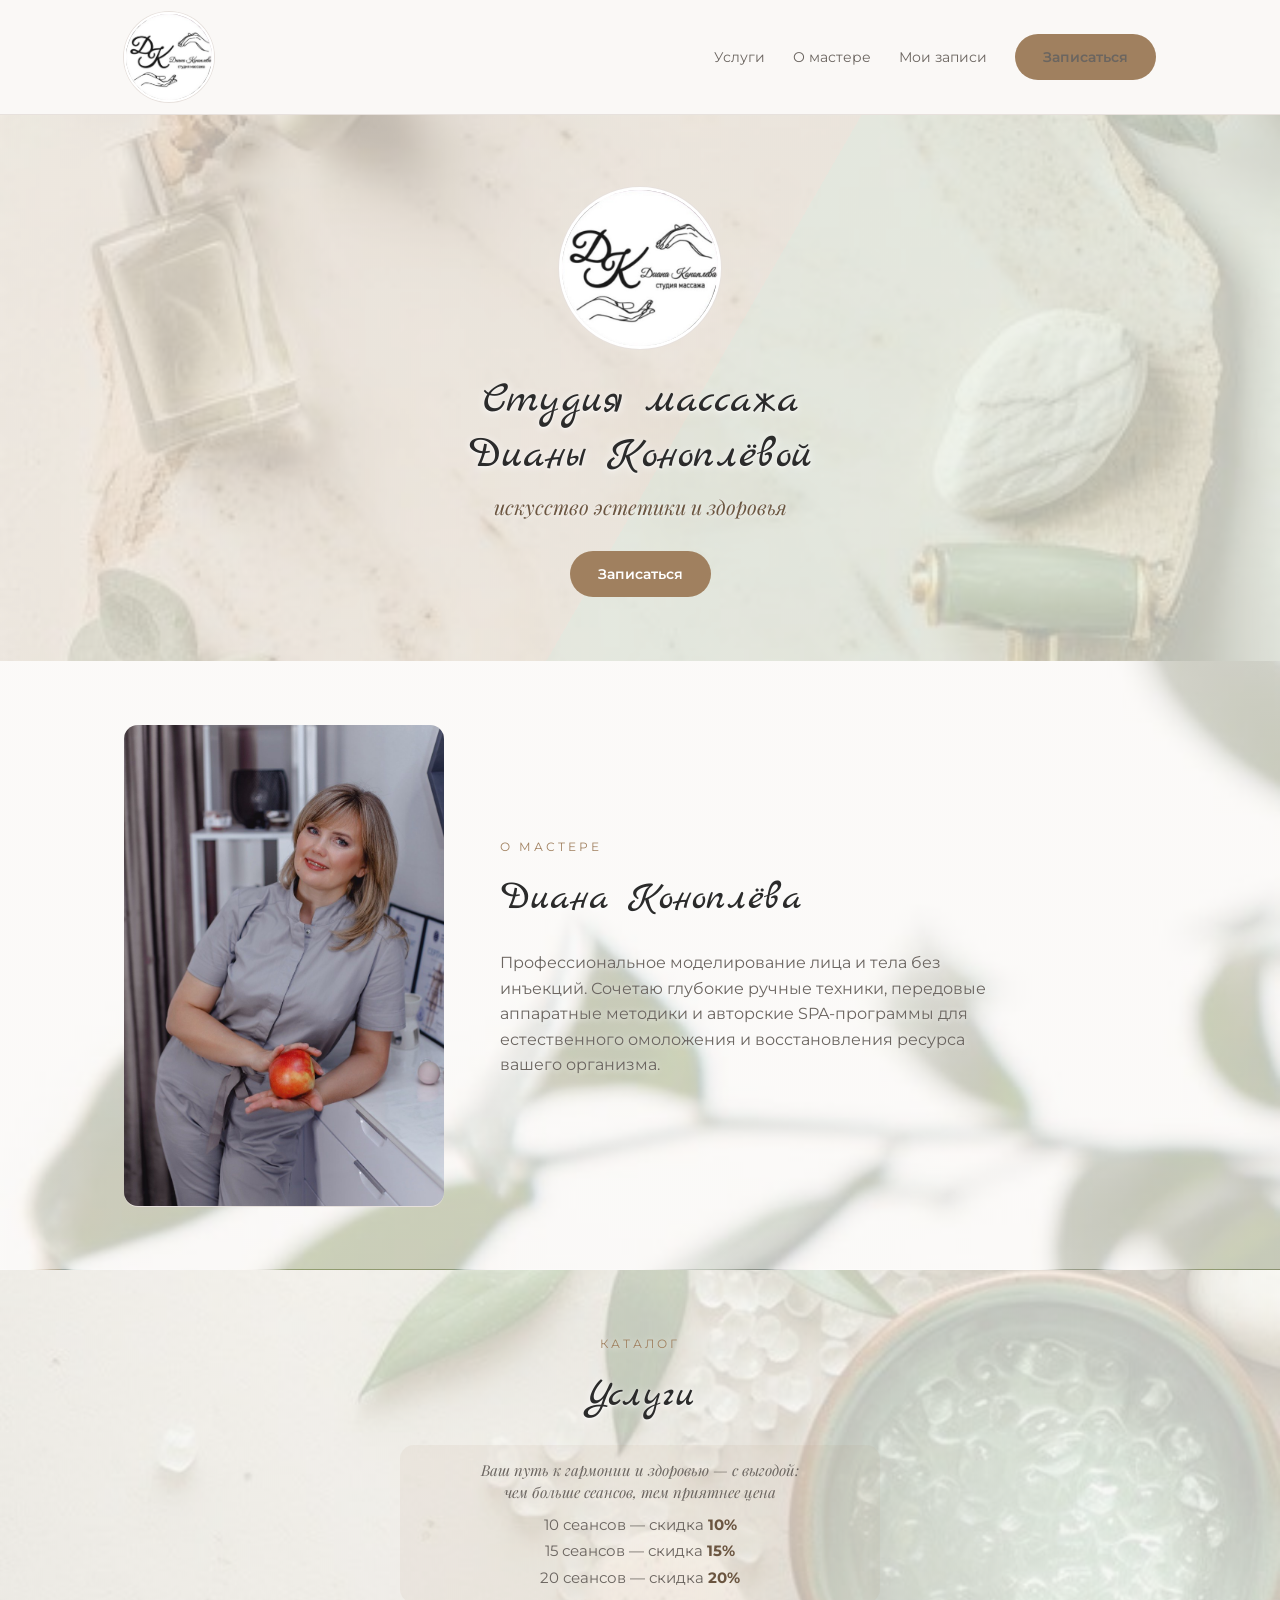
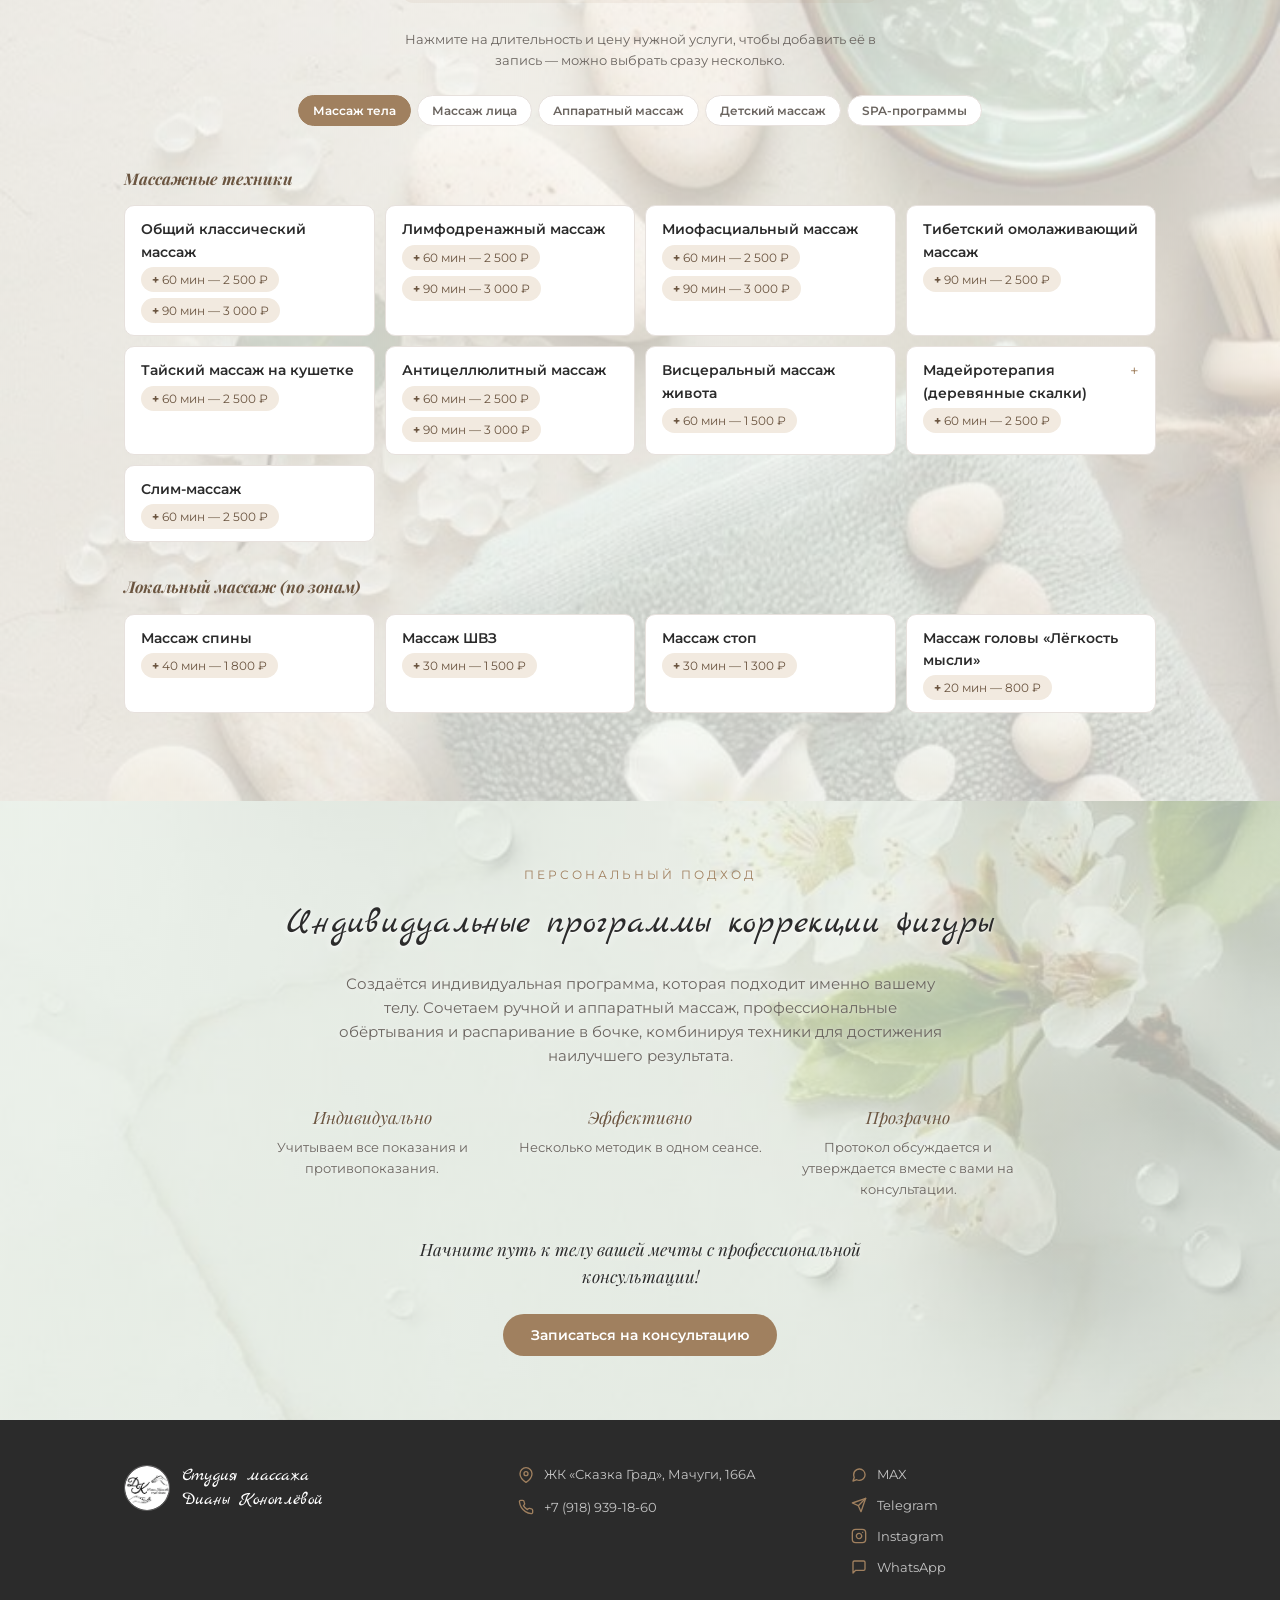
==== index.html @ a76f7aa7 "Кнопка «Получать напоминания в MAX» и статус бота в админке Кнопка на экране «Вы записаны» скрыта, п" ====
<!DOCTYPE html>
<html lang="ru">
<head>
<meta charset="UTF-8">
<meta name="viewport" content="width=device-width, initial-scale=1.0">
<title>Студия массажа Дианы Коноплёвой</title>
<link rel="icon" type="image/jpeg" href="assets/logo.jpg">
<link rel="preconnect" href="https://fonts.googleapis.com">
<link rel="preconnect" href="https://fonts.gstatic.com" crossorigin>
<link href="https://fonts.googleapis.com/css2?family=Marck+Script&family=Playfair+Display:ital,wght@0,500;1,500&family=Montserrat:wght@400;500;600&display=swap" rel="stylesheet">
<link rel="stylesheet" href="styleDK.css?v=20261026b">
</head>
<body>

<header class="site-header">
  <div class="container">
    <a href="#top" class="brand">
      <img src="assets/logo.jpg" alt="Логотип студии массажа Дианы Коноплёвой">
    </a>
    <nav class="main-nav">
      <a href="#uslugi">Услуги</a>
      <a href="#o-mastere">О мастере</a>
      <button type="button" class="nav-link-btn" id="open-mybookings-modal">Мои записи</button>
      <a href="#uslugi" class="btn btn-primary">Записаться</a>
    </nav>
  </div>
</header>

<main id="top">

  <section class="hero">
    <div class="container">
      <div class="hero-logo"><img src="assets/logo.jpg" alt="Логотип студии массажа Дианы Коноплёвой"></div>
      <h1>Студия массажа<br>Дианы Коноплёвой</h1>
      <p class="hero-tagline">искусство эстетики и здоровья</p>

      <!-- Объявление о повышении цен с 1 ноября -->
      <div class="price-notice" id="price-notice">
        <p class="price-notice-title">Дорогие гости студии!</p>
        <p class="price-notice-text">Успейте оформить курс массажа по действующим ценам — <strong>с 1 ноября</strong> стоимость отдельных процедур и SPA-программ вырастет.</p>
      </div>
      <script>
        // Автоматически прячем плашку с 1 ноября 2026, 00:00 МСК — чтобы не висела устаревшей
        if (Date.now() >= Date.parse('2026-11-01T00:00:00+03:00')) {
          document.getElementById('price-notice').hidden = true;
        }
      </script>

      <a href="#uslugi" class="btn btn-primary">Записаться</a>
    </div>
  </section>

  <section class="about" id="o-mastere">
    <div class="container">
      <div class="about-photo">
        <img src="assets/diana.jpg" alt="Диана Коноплёва">
      </div>
      <div>
        <p class="section-eyebrow">о мастере</p>
        <h2>Диана Коноплёва</h2>
        <p class="about-text">Профессиональное моделирование лица и тела без инъекций. Сочетаю глубокие ручные техники, передовые аппаратные методики и авторские SPA-программы для естественного омоложения и восстановления ресурса вашего организма.</p>
      </div>
    </div>
  </section>

  <section class="services" id="uslugi">
    <div class="container">
      <div class="services-header">
        <p class="section-eyebrow">каталог</p>
        <h2>Услуги</h2>
      </div>

      <div class="discount-banner">
        <p class="discount-banner-title">Ваш путь к гармонии и здоровью — с выгодой:<br>чем больше сеансов, тем приятнее цена</p>
        <ul class="discount-list">
          <li>10 сеансов — скидка <strong>10%</strong></li>
          <li>15 сеансов — скидка <strong>15%</strong></li>
          <li>20 сеансов — скидка <strong>20%</strong></li>
        </ul>
      </div>

      <p class="services-locked-note">Услуги зафиксированы для текущей записи — чтобы изменить выбор, вернитесь к услугам кнопкой на шаге записи.</p>
      <p class="services-hint" id="services-hint">Нажмите на длительность и цену нужной услуги, чтобы добавить её в запись — можно выбрать сразу несколько.</p>

      <div class="tabs-nav">
        <button class="tab-btn active" data-tab="tab-telo">Массаж тела</button>
        <button class="tab-btn" data-tab="tab-litso">Массаж лица</button>
        <button class="tab-btn" data-tab="tab-apparatny">Аппаратный массаж</button>
        <button class="tab-btn" data-tab="tab-deti">Детский массаж</button>
        <button class="tab-btn" data-tab="tab-spa">SPA-программы</button>
      </div>

      <!-- Массаж тела -->
      <div class="tab-panel active" id="tab-telo">
        <h3 class="subcategory-title">Массажные техники</h3>
        <div class="card-grid">
          <div class="service-card"><p class="service-name">Общий классический массаж</p><div class="service-variants"><button type="button" class="variant-pick" data-name="Общий классический массаж" data-duration="60" data-price="2500">60 мин — 2 500 ₽</button><button type="button" class="variant-pick" data-name="Общий классический массаж" data-duration="90" data-price="3000">90 мин — 3 000 ₽</button></div></div>
          <div class="service-card"><p class="service-name">Лимфодренажный массаж</p><div class="service-variants"><button type="button" class="variant-pick" data-name="Лимфодренажный массаж" data-duration="60" data-price="2500">60 мин — 2 500 ₽</button><button type="button" class="variant-pick" data-name="Лимфодренажный массаж" data-duration="90" data-price="3000">90 мин — 3 000 ₽</button></div></div>
          <div class="service-card"><p class="service-name">Миофасциальный массаж</p><div class="service-variants"><button type="button" class="variant-pick" data-name="Миофасциальный массаж" data-duration="60" data-price="2500">60 мин — 2 500 ₽</button><button type="button" class="variant-pick" data-name="Миофасциальный массаж" data-duration="90" data-price="3000">90 мин — 3 000 ₽</button></div></div>
          <div class="service-card"><p class="service-name">Тибетский омолаживающий массаж</p><div class="service-variants"><button type="button" class="variant-pick" data-name="Тибетский омолаживающий массаж" data-duration="90" data-price="2500">90 мин — 2 500 ₽</button></div></div>
          <div class="service-card"><p class="service-name">Тайский массаж на кушетке</p><div class="service-variants"><button type="button" class="variant-pick" data-name="Тайский массаж на кушетке" data-duration="60" data-price="2500">60 мин — 2 500 ₽</button></div></div>
          <div class="service-card"><p class="service-name">Антицеллюлитный массаж</p><div class="service-variants"><button type="button" class="variant-pick" data-name="Антицеллюлитный массаж" data-duration="60" data-price="2500">60 мин — 2 500 ₽</button><button type="button" class="variant-pick" data-name="Антицеллюлитный массаж" data-duration="90" data-price="3000">90 мин — 3 000 ₽</button></div></div>
          <div class="service-card"><p class="service-name">Висцеральный массаж живота</p><div class="service-variants"><button type="button" class="variant-pick" data-name="Висцеральный массаж живота" data-duration="60" data-price="1500">60 мин — 1 500 ₽</button></div></div>
          <details class="service-card service-expandable">
            <summary>
              <p class="service-name">Мадейротерапия (деревянные скалки)</p>
              <div class="service-variants"><button type="button" class="variant-pick" data-name="Мадейротерапия (деревянные скалки)" data-duration="60" data-price="2500">60 мин — 2 500 ₽</button></div>
            </summary>
            <p class="service-note">Моделирование силуэта, выравнивание рельефа кожи и вывод лишней жидкости. Эффект виден уже после первых процедур.</p>
          </details>
          <div class="service-card"><p class="service-name">Слим-массаж</p><div class="service-variants"><button type="button" class="variant-pick" data-name="Слим-массаж" data-duration="60" data-price="2500">60 мин — 2 500 ₽</button></div></div>
        </div>

        <h3 class="subcategory-title">Локальный массаж (по зонам)</h3>
        <div class="card-grid">
          <div class="service-card"><p class="service-name">Массаж спины</p><div class="service-variants"><button type="button" class="variant-pick" data-name="Массаж спины" data-duration="40" data-price="1800">40 мин — 1 800 ₽</button></div></div>
          <div class="service-card"><p class="service-name">Массаж ШВЗ</p><div class="service-variants"><button type="button" class="variant-pick" data-name="Массаж ШВЗ" data-duration="30" data-price="1500">30 мин — 1 500 ₽</button></div></div>
          <div class="service-card"><p class="service-name">Массаж стоп</p><div class="service-variants"><button type="button" class="variant-pick" data-name="Массаж стоп" data-duration="30" data-price="1300">30 мин — 1 300 ₽</button></div></div>
          <div class="service-card"><p class="service-name">Массаж головы «Лёгкость мысли»</p><div class="service-variants"><button type="button" class="variant-pick" data-name="Массаж головы «Лёгкость мысли»" data-duration="20" data-price="800">20 мин — 800 ₽</button></div></div>
        </div>
      </div>

      <!-- Детский -->
      <div class="tab-panel" id="tab-deti">
        <div class="card-grid">
          <div class="service-card"><p class="service-name">Общий массаж (7–10 лет)</p><div class="service-variants"><button type="button" class="variant-pick" data-name="Общий массаж (7–10 лет)" data-duration="60" data-price="1500">60 мин — 1 500 ₽</button></div></div>
          <div class="service-card"><p class="service-name">Общий массаж (10–14 лет)</p><div class="service-variants"><button type="button" class="variant-pick" data-name="Общий массаж (10–14 лет)" data-duration="60" data-price="1800">60 мин — 1 800 ₽</button></div></div>
          <div class="service-card"><p class="service-name">Массаж спины</p><div class="service-variants"><button type="button" class="variant-pick" data-name="Массаж спины (детский)" data-duration="30" data-price="1300">30 мин — 1 300 ₽</button></div></div>
        </div>
      </div>

      <!-- Аппаратный -->
      <div class="tab-panel" id="tab-apparatny">
        <div class="card-grid">
          <details class="service-card service-expandable">
            <summary>
              <p class="service-name">Монополярный RF-лифтинг (зона)</p>
              <div class="service-variants"><button type="button" class="variant-pick" data-name="Монополярный RF-лифтинг (зона)" data-duration="40" data-price="2000">40 мин — 2 000 ₽</button></div>
            </summary>
            <img class="service-photo service-photo-top" src="assets/apparat-rf-lifting.jpg" alt="Монополярный RF-лифтинг — процедура">
          </details>
          <details class="service-card service-expandable">
            <summary>
              <p class="service-name">Вакуумный массаж</p>
              <div class="service-variants"><button type="button" class="variant-pick" data-name="Вакуумный массаж" data-duration="30" data-price="2000">30 мин — 2 000 ₽</button></div>
            </summary>
            <img class="service-photo" src="assets/apparat-vakuum.jpg" alt="Вакуумный массаж — процедура">
          </details>
          <details class="service-card service-expandable">
            <summary>
              <p class="service-name">Турбо-вибрационный массаж</p>
              <div class="service-variants"><button type="button" class="variant-pick" data-name="Турбо-вибрационный массаж" data-duration="40" data-price="2000">40 мин — 2 000 ₽</button></div>
            </summary>
            <img class="service-photo service-photo-top-mid" src="assets/apparat-turbo.jpg" alt="Турбо-вибрационный массаж — процедура">
          </details>
          <details class="service-card service-expandable">
            <summary>
              <p class="service-name">Лимфодренажный аппарат с вакуумом «Паук»</p>
              <div class="service-variants"><button type="button" class="variant-pick" data-name="Лимфодренажный аппарат с вакуумом «Паук»" data-duration="30" data-price="2000">30 мин — 2 000 ₽</button></div>
            </summary>
            <img class="service-photo" src="assets/apparat-pauk.jpg" alt="Лимфодренажный аппарат с вакуумом «Паук» — процедура">
          </details>
          <details class="service-card service-expandable">
            <summary>
              <p class="service-name">MICROWAVE</p>
              <div class="service-variants"><button type="button" class="variant-pick" data-name="MICROWAVE" data-duration="90" data-price="2500">90 мин — 2 500 ₽</button></div>
            </summary>
            <p class="service-note">Миостимуляция + микроволновая терапия + горячий вакуум.</p>
            <img class="service-photo" src="assets/apparat-microwave.jpg" alt="MICROWAVE — процедура">
          </details>
          <details class="service-card service-expandable">
            <summary>
              <p class="service-name">Компрессионный сферомассаж</p>
              <div class="service-variants"><button type="button" class="variant-pick" data-name="Компрессионный сферомассаж" data-duration="75" data-price="3500">75 мин — 3 500 ₽</button></div>
            </summary>
            <img class="service-photo" src="assets/apparat-sferomassage.jpg" alt="Компрессионный сферомассаж — насадка">
          </details>
          <details class="service-card service-expandable">
            <summary>
              <p class="service-name">Прессотерапия</p>
              <div class="service-variants"><button type="button" class="variant-pick" data-name="Прессотерапия" data-duration="30" data-price="1000">30 мин — 1 000 ₽</button></div>
            </summary>
            <img class="service-photo" src="assets/apparat-pressoterapiya.jpg" alt="Прессотерапия — процедура">
          </details>
          <details class="service-card service-expandable">
            <summary>
              <p class="service-name">Биоэнергетическая процедура очищения и восстановления</p>
              <div class="service-variants"><button type="button" class="variant-pick" data-name="Биоэнергетическая процедура очищения и восстановления" data-duration="50" data-price="2500">50 мин — 2 500 ₽</button></div>
            </summary>
            <img class="service-photo" src="assets/apparat-bioenergo.jpg" alt="Биоэнергетическая процедура — процедура">
          </details>
        </div>
      </div>

      <!-- Массаж лица -->
      <div class="tab-panel" id="tab-litso">
        <div class="card-grid">
          <div class="service-card"><p class="service-name">Скульптурный лифтинг</p><div class="service-variants"><button type="button" class="variant-pick" data-name="Скульптурный лифтинг" data-duration="90" data-price="2500">90 мин — 2 500 ₽</button></div><p class="service-note">уход и маска включены</p></div>
          <div class="service-card"><p class="service-name">Пластический массаж</p><div class="service-variants"><button type="button" class="variant-pick" data-name="Пластический массаж" data-duration="90" data-price="2500">90 мин — 2 500 ₽</button></div><p class="service-note">уход и маска включены</p></div>
          <div class="service-card"><p class="service-name">Миофасциальный массаж лица</p><div class="service-variants"><button type="button" class="variant-pick" data-name="Миофасциальный массаж лица" data-duration="90" data-price="2500">90 мин — 2 500 ₽</button></div></div>
          <div class="service-card"><p class="service-name">Медовое армирование морщин</p><div class="service-variants"><button type="button" class="variant-pick" data-name="Медовое армирование морщин" data-duration="45" data-price="1500">45 мин — 1 500 ₽</button></div></div>
          <div class="service-card"><p class="service-name">Классический массаж лица</p><div class="service-variants"><button type="button" class="variant-pick" data-name="Классический массаж лица" data-duration="30" data-price="1300">30 мин — 1 300 ₽</button></div></div>
          <div class="service-card"><p class="service-name">Ручная остеопластика</p><div class="service-variants"><button type="button" class="variant-pick" data-name="Ручная остеопластика" data-duration="120" data-price="3000">120 мин — 3 000 ₽</button></div></div>
          <div class="service-card"><p class="service-name">Монополярный RF-лифтинг (лицо)</p><div class="service-variants"><button type="button" class="variant-pick" data-name="Монополярный RF-лифтинг (лицо)" data-duration="30" data-price="2000">30 мин — 2 000 ₽</button></div></div>
          <details class="service-card service-expandable">
            <summary>
              <p class="service-name">Микротоки по лицу</p>
              <div class="service-variants"><button type="button" class="variant-pick" data-name="Микротоки по лицу" data-duration="30" data-price="2000">30 мин — 2 000 ₽</button></div>
            </summary>
            <img class="service-photo" src="assets/apparat-microtoki.jpg" alt="Микротоки по лицу — процедура">
          </details>
          <div class="service-card"><p class="service-name">Пилинг лица «по типу кожи»</p><div class="service-variants"><button type="button" class="variant-pick" data-name="Пилинг лица «по типу кожи»" data-duration="30" data-price="2500">30 мин — 2 500 ₽</button></div></div>
          <div class="service-card"><p class="service-name">Комплекс «Лифтинг и обновление»</p><div class="service-variants"><button type="button" class="variant-pick" data-name="Комплекс «Лифтинг и обновление»" data-duration="60" data-price="3000">60 мин — 3 000 ₽</button></div><p class="service-note">микротоки + пилинг</p></div>
          <div class="service-card"><p class="service-name">Сфера-скульптор</p><div class="service-variants"><button type="button" class="variant-pick" data-name="Сфера-скульптор" data-duration="45" data-price="1500">45 мин — 1 500 ₽</button></div></div>
        </div>
      </div>

      <!-- SPA-программы (отсортированы по цене) -->
      <div class="tab-panel" id="tab-spa">
        <div class="spa-grid">
          <details class="spa-card">
            <summary><span class="spa-name">«Удар по усталости»</span><button type="button" class="variant-pick spa-meta" data-name="«Удар по усталости»" data-duration="90" data-price="3000">90 мин · 3 000 ₽</button></summary>
            <p class="spa-composition">Общий массаж всего тела с усиленной проработкой стоп, ног и ШВЗ.</p>
          </details>
          <details class="spa-card">
            <summary><span class="spa-name">Медовый ритуал для тела</span><button type="button" class="variant-pick spa-meta" data-name="Медовый ритуал для тела" data-duration="90" data-price="3000">90 мин · 3 000 ₽</button></summary>
            <p class="spa-composition">Интенсивное питание и очищение кожи. Медовый массаж способствует глубокому увлажнению, повышает тонус кожи, мягко выводит шлаки и делает тело невероятно мягким и бархатистым.</p>
          </details>
          <details class="spa-card">
            <summary><span class="spa-name">Ароматерапевтическая SPA-процедура</span><button type="button" class="variant-pick spa-meta" data-name="Ароматерапевтическая SPA-процедура" data-duration="90" data-price="3000">90 мин · 3 000 ₽</button></summary>
            <p class="spa-composition">Полный релакс с использованием натуральных эфирных масел. Сочетание мягкого массажа и ароматов растений помогает успокоить нервную систему, улучшить качество сна и гармонизировать психоэмоциональное состояние.</p>
          </details>
          <details class="spa-card">
            <summary><span class="spa-name">«Полный релакс»</span><button type="button" class="variant-pick spa-meta" data-name="«Полный релакс»" data-duration="120" data-price="3500">120 мин · 3 500 ₽</button></summary>
            <ul class="spa-composition">
              <li>Парение в бочке</li>
              <li>Расслабляющий массаж с использованием травяных мешочков</li>
              <li>Маска для лица</li>
              <li>Чай, сухофрукты</li>
            </ul>
          </details>
          <details class="spa-card">
            <summary><span class="spa-name">SPA-программа стоун-терапии с горячими камнями</span><button type="button" class="variant-pick spa-meta" data-name="SPA-программа стоун-терапии с горячими камнями" data-duration="120" data-price="3500">120 мин · 3 500 ₽</button></summary>
            <p class="spa-composition">Массаж тёплыми вулканическими камнями, который восстанавливает энергетический баланс и улучшает кровообращение. Идеально для снятия стресса, избавления от «зажимов» и глубокого прогревания тканей.</p>
          </details>
          <details class="spa-card">
            <summary><span class="spa-name">SPA-программа с травяными мешочками</span><button type="button" class="variant-pick spa-meta" data-name="SPA-программа с травяными мешочками" data-duration="120" data-price="3500">120 мин · 3 500 ₽</button></summary>
            <p class="spa-composition">Глубокое прогревание тела в кедровой бочке и массаж всего тела с помощью мешочков, наполненных целебными травами. Процедура снимает мышечное напряжение, выводит токсины и дарит полное расслабление благодаря терапевтическому эффекту.</p>
          </details>
          <details class="spa-card">
            <summary><span class="spa-name">«Винное наслаждение»</span><button type="button" class="variant-pick spa-meta" data-name="«Винное наслаждение»" data-duration="90" data-price="4500">90 мин · 4 500 ₽</button></summary>
            <ul class="spa-composition">
              <li>Распаривание в кедровой бочке</li>
              <li>Винный скраб-массаж по нему</li>
              <li>Винное обёртывание</li>
              <li>Чайная церемония (или бокал красного вина)</li>
            </ul>
          </details>
          <details class="spa-card">
            <summary><span class="spa-name">«Фито-солевое обёртывание»</span><button type="button" class="variant-pick spa-meta" data-name="«Фито-солевое обёртывание»" data-duration="120" data-price="5000">120 мин · 5 000 ₽</button></summary>
            <ul class="spa-composition">
              <li>Парение в бочке</li>
              <li>Пилинг всего тела</li>
              <li>Лимфодренажный массаж</li>
              <li>Солевое обёртывание</li>
              <li>Чай, сухофрукты</li>
            </ul>
          </details>
          <details class="spa-card">
            <summary><span class="spa-name">«Мини-отпуск»</span><button type="button" class="variant-pick spa-meta" data-name="«Мини-отпуск»" data-duration="180" data-price="6000">180 мин · 6 000 ₽</button></summary>
            <ul class="spa-composition">
              <li>Парение в бочке</li>
              <li>Скрабирование тела (на выбор)</li>
              <li>Общий массаж всего тела</li>
              <li>Массаж лица и головы</li>
              <li>Чай, сухофрукты</li>
            </ul>
          </details>
          <details class="spa-card">
            <summary><span class="spa-name">«Гармония для двоих»</span><button type="button" class="variant-pick spa-meta" data-name="«Гармония для двоих»" data-duration="120" data-price="6000">120 мин · 6 000 ₽</button></summary>
            <ul class="spa-composition">
              <li>Распаривание в бочке</li>
              <li>Пилинг тела рукавичкой кесе</li>
              <li>Релаксирующий массаж</li>
              <li>Чай, сухофрукты</li>
            </ul>
          </details>
          <details class="spa-card">
            <summary><span class="spa-name">«Подружки» (для двоих)</span><button type="button" class="variant-pick spa-meta" data-name="«Подружки» (для двоих)" data-duration="120" data-price="6000">120 мин · 6 000 ₽</button></summary>
            <ul class="spa-composition">
              <li>Парение в бочке</li>
              <li>Пилинг тела (на выбор)</li>
              <li>Обёртывание тела (на выбор)</li>
              <li>Релакс-массаж</li>
              <li>Чай, сухофрукты</li>
            </ul>
          </details>
          <details class="spa-card">
            <summary><span class="spa-name">«Антистресс»</span><button type="button" class="variant-pick spa-meta" data-name="«Антистресс»" data-duration="150" data-price="6000">150 мин · 6 000 ₽</button></summary>
            <ul class="spa-composition">
              <li>Парение в кедровой бочке</li>
              <li>Пилинг рукавичкой кесе</li>
              <li>Медовая выкатка на всё тело</li>
              <li>Обёртывание на выбор</li>
              <li>Чай, сухофрукты</li>
            </ul>
          </details>
          <details class="spa-card">
            <summary><span class="spa-name">«Осеннее пробуждение»</span><button type="button" class="variant-pick spa-meta" data-name="«Осеннее пробуждение»" data-duration="180" data-price="7000">180 мин · 7 000 ₽</button></summary>
            <ul class="spa-composition">
              <li>Разогрев в кедровой бочке</li>
              <li>Очищающий пилинг тела варежкой кесе (на выбор)</li>
              <li>Обёртывание лечебной грязью</li>
              <li>Огненный массаж на проблемную зону с общим массажем всего тела</li>
              <li>Чайная церемония с мёдом и сухофруктами</li>
            </ul>
          </details>
          <details class="spa-card">
            <summary><span class="spa-name">Кедровая бочка</span><button type="button" class="variant-pick spa-meta" data-name="Кедровая бочка" data-duration="15" data-price="800">15 мин · 800 ₽</button></summary>
            <p class="spa-composition">Прогревание фитопаром в кедровой бочке — раскрывает поры, расслабляет мышцы и хорошо подготавливает тело перед массажем.</p>
          </details>
        </div>
      </div>

    </div>
  </section>

  <div class="booking-bar" id="booking-bar" hidden>
    <div class="container booking-bar-inner">
      <span class="booking-bar-summary" id="booking-bar-summary"></span>
      <button type="button" class="btn btn-primary" id="booking-bar-next">Далее →</button>
    </div>
  </div>

  <section class="booking" id="zapis" hidden>
    <div class="container">
      <p class="section-eyebrow">запись</p>
      <h2>Оформление записи</h2>

      <div class="booking-progress" id="booking-progress">
        <span class="progress-step active" data-progress="2">1. Услуги</span>
        <span class="progress-step" data-progress="2">2. Дата и время</span>
        <span class="progress-step" data-progress="3">3. Контакты</span>
        <span class="progress-step" data-progress="4">4. Подтверждение</span>
      </div>

      <!-- Шаг 2 — дата и время -->
      <div class="booking-step" data-step="2">
        <p class="booking-step-hint">Выбранные услуги: <span id="step2-services-list"></span></p>

        <div class="date-picker" id="date-picker"></div>

        <div class="time-picker" id="time-picker">
          <p class="booking-step-placeholder">Сначала выберите дату выше.</p>
        </div>

        <div class="booking-step-actions">
          <button type="button" class="btn btn-ghost" data-back="1">← К услугам</button>
          <button type="button" class="btn btn-primary" id="to-step-3" disabled>Далее →</button>
        </div>
      </div>

      <!-- Шаг 3 — контакты -->
      <div class="booking-step" data-step="3" hidden>
        <form id="booking-contact-form" class="consult-form-fields">
          <label class="form-field">
            <span>Имя</span>
            <input type="text" name="name" required>
          </label>
          <label class="form-field">
            <span>Телефон</span>
            <input type="tel" name="phone" required placeholder="+7 900 000-00-00">
          </label>
          <label class="form-field">
            <span>Комментарий <em>(по желанию)</em></span>
            <textarea name="comment" rows="3"></textarea>
          </label>
          <div class="form-field">
            <span>Как вам удобнее, чтобы с вами связались для подтверждения?</span>
            <div class="consult-choices" id="booking-contact-methods">
              <label class="choice-chip method-telegram">
                <input type="checkbox" name="contactMethod" value="telegram">
                <svg class="chip-icon" viewBox="0 0 24 24" fill="none" stroke="currentColor" stroke-width="2" stroke-linecap="round" stroke-linejoin="round"><line x1="22" y1="2" x2="11" y2="13"></line><polygon points="22 2 15 22 11 13 2 9 22 2"></polygon></svg>
                <span>Telegram</span>
              </label>
              <label class="choice-chip method-whatsapp">
                <input type="checkbox" name="contactMethod" value="whatsapp">
                <svg class="chip-icon" viewBox="0 0 24 24" fill="none" stroke="currentColor" stroke-width="2" stroke-linecap="round" stroke-linejoin="round"><path d="M21 15a2 2 0 0 1-2 2H7l-4 4V5a2 2 0 0 1 2-2h14a2 2 0 0 1 2 2z"></path></svg>
                <span>WhatsApp</span>
              </label>
              <label class="choice-chip method-max">
                <input type="checkbox" name="contactMethod" value="max">
                <svg class="chip-icon" viewBox="0 0 24 24" fill="none" stroke="currentColor" stroke-width="2" stroke-linecap="round" stroke-linejoin="round"><path d="M21 11.5a8.38 8.38 0 0 1-.9 3.8 8.5 8.5 0 0 1-7.6 4.7 8.38 8.38 0 0 1-3.8-.9L3 21l1.9-5.7a8.38 8.38 0 0 1-.9-3.8 8.5 8.5 0 0 1 4.7-7.6 8.38 8.38 0 0 1 3.8-.9h.5a8.48 8.48 0 0 1 8 8v.5z"></path></svg>
                <span>MAX</span>
              </label>
              <label class="choice-chip method-call">
                <input type="checkbox" name="contactMethod" value="call">
                <svg class="chip-icon" viewBox="0 0 24 24" fill="none" stroke="currentColor" stroke-width="2" stroke-linecap="round" stroke-linejoin="round"><path d="M22 16.92v3a2 2 0 0 1-2.18 2 19.79 19.79 0 0 1-8.63-3.07 19.5 19.5 0 0 1-6-6 19.79 19.79 0 0 1-3.07-8.67A2 2 0 0 1 4.11 2h3a2 2 0 0 1 2 1.72c.127.96.362 1.903.7 2.81a2 2 0 0 1-.45 2.11L8.09 9.91a16 16 0 0 0 6 6l1.27-1.27a2 2 0 0 1 2.11-.45c.907.338 1.85.573 2.81.7A2 2 0 0 1 22 16.92z"></path></svg>
                <span>СМС / звонок</span>
              </label>
            </div>
          </div>
          <label class="form-field form-field-consent">
            <input type="checkbox" name="consent" required style="width:auto;">
            <span>Согласен(на) на обработку персональных данных (152-ФЗ)</span>
          </label>
          <p class="consult-error" id="step3-error" hidden>Заполните имя, телефон, отметьте способ связи и согласие на обработку данных.</p>
        </form>
        <div class="booking-step-actions">
          <button type="button" class="btn btn-ghost" data-back="2">← К дате и времени</button>
          <button type="button" class="btn btn-primary" id="to-step-4">Далее →</button>
        </div>
      </div>

      <!-- Шаг 4 — подтверждение -->
      <div class="booking-step" data-step="4" hidden>
        <div class="booking-summary-card" id="booking-final-summary"></div>
        <p class="booking-step-hint">Отменить или перенести запись можно в любой момент по номеру телефона, который вы указали.</p>
        <div class="booking-step-actions">
          <button type="button" class="btn btn-ghost" data-back="3">← К контактам</button>
          <button type="button" class="btn btn-primary" id="confirm-booking">Подтвердить запись</button>
        </div>
      </div>

      <!-- Успех -->
      <div class="booking-success" id="booking-success" hidden>
        <p class="booking-success-title">Готово! Вы записаны 🎉</p>
        <p id="booking-success-details"></p>
        <a class="btn btn-max" id="max-reminder-btn" target="_blank" rel="noopener" hidden>🔔 Получать напоминания в MAX</a>
        <p class="max-reminder-hint" id="max-reminder-hint" hidden>Откроется чат с ботом студии — нажмите в нём «Начать». Напомним о визите накануне.</p>
        <p class="booking-step-hint">Отменить или перенести — в любой момент по вашему номеру телефона.</p>
        <button type="button" class="btn btn-primary" id="book-again-btn">Записаться ещё</button>
      </div>
    </div>
  </section>

  <section class="program" id="programma">
    <div class="container">
      <p class="section-eyebrow">персональный подход</p>
      <h2>Индивидуальные программы коррекции фигуры</h2>
      <p class="program-lead">Создаётся индивидуальная программа, которая подходит именно вашему телу. Сочетаем ручной и аппаратный массаж, профессиональные обёртывания и распаривание в бочке, комбинируя техники для достижения наилучшего результата.</p>
      <div class="program-features">
        <div class="program-feature">
          <p class="program-feature-title">Индивидуально</p>
          <p class="program-feature-text">Учитываем все показания и противопоказания.</p>
        </div>
        <div class="program-feature">
          <p class="program-feature-title">Эффективно</p>
          <p class="program-feature-text">Несколько методик в одном сеансе.</p>
        </div>
        <div class="program-feature">
          <p class="program-feature-title">Прозрачно</p>
          <p class="program-feature-text">Протокол обсуждается и утверждается вместе с вами на консультации.</p>
        </div>
      </div>
      <p class="program-tagline">Начните путь к телу вашей мечты с профессиональной консультации!</p>
      <button type="button" class="btn btn-primary" id="open-consult-modal">Записаться на консультацию</button>
    </div>
  </section>

</main>

<footer class="site-footer">
  <div class="container footer-inner">
    <div class="footer-brand">
      <img src="assets/logo.jpg" alt="Логотип студии массажа Дианы Коноплёвой" class="footer-logo">
      <p class="footer-title">Студия массажа<br>Дианы Коноплёвой</p>
    </div>

    <div class="footer-info">
      <p class="footer-line">
        <svg class="footer-icon" viewBox="0 0 24 24" fill="none" stroke="currentColor" stroke-width="2" stroke-linecap="round" stroke-linejoin="round"><path d="M21 10c0 7-9 13-9 13s-9-6-9-13a9 9 0 0 1 18 0z"></path><circle cx="12" cy="10" r="3"></circle></svg>
        <span>ЖК «Сказка Град», Мачуги, 166А</span>
      </p>
      <a class="footer-line footer-link" href="tel:+79189391860">
        <svg class="footer-icon" viewBox="0 0 24 24" fill="none" stroke="currentColor" stroke-width="2" stroke-linecap="round" stroke-linejoin="round"><path d="M22 16.92v3a2 2 0 0 1-2.18 2 19.79 19.79 0 0 1-8.63-3.07 19.5 19.5 0 0 1-6-6 19.79 19.79 0 0 1-3.07-8.67A2 2 0 0 1 4.11 2h3a2 2 0 0 1 2 1.72c.127.96.362 1.903.7 2.81a2 2 0 0 1-.45 2.11L8.09 9.91a16 16 0 0 0 6 6l1.27-1.27a2 2 0 0 1 2.11-.45c.907.338 1.85.573 2.81.7A2 2 0 0 1 22 16.92z"></path></svg>
        <span>+7 (918) 939-18-60</span>
      </a>
    </div>

    <div class="footer-links">
      <a class="footer-social" href="https://max.ru/join/HZjiZMBmylJxSJ-larBELdHCWbNd2a4ObzipOiMv8qk" target="_blank" rel="noopener">
        <svg class="footer-icon" viewBox="0 0 24 24" fill="none" stroke="currentColor" stroke-width="2" stroke-linecap="round" stroke-linejoin="round"><path d="M21 11.5a8.38 8.38 0 0 1-.9 3.8 8.5 8.5 0 0 1-7.6 4.7 8.38 8.38 0 0 1-3.8-.9L3 21l1.9-5.7a8.38 8.38 0 0 1-.9-3.8 8.5 8.5 0 0 1 4.7-7.6 8.38 8.38 0 0 1 3.8-.9h.5a8.48 8.48 0 0 1 8 8v.5z"></path></svg>
        <span>MAX</span>
      </a>
      <a class="footer-social" href="https://t.me/massagediana" target="_blank" rel="noopener">
        <svg class="footer-icon" viewBox="0 0 24 24" fill="none" stroke="currentColor" stroke-width="2" stroke-linecap="round" stroke-linejoin="round"><line x1="22" y1="2" x2="11" y2="13"></line><polygon points="22 2 15 22 11 13 2 9 22 2"></polygon></svg>
        <span>Telegram</span>
      </a>
      <a class="footer-social" href="https://www.instagram.com/tvoy_master_diana" target="_blank" rel="noopener">
        <svg class="footer-icon" viewBox="0 0 24 24" fill="none" stroke="currentColor" stroke-width="2" stroke-linecap="round" stroke-linejoin="round"><rect x="2" y="2" width="20" height="20" rx="5" ry="5"></rect><path d="M16 11.37A4 4 0 1 1 12.63 8 4 4 0 0 1 16 11.37z"></path><line x1="17.5" y1="6.5" x2="17.51" y2="6.5"></line></svg>
        <span>Instagram</span>
      </a>
      <a class="footer-social" href="https://wa.me/79189391860" target="_blank" rel="noopener">
        <svg class="footer-icon" viewBox="0 0 24 24" fill="none" stroke="currentColor" stroke-width="2" stroke-linecap="round" stroke-linejoin="round"><path d="M21 15a2 2 0 0 1-2 2H7l-4 4V5a2 2 0 0 1 2-2h14a2 2 0 0 1 2 2z"></path></svg>
        <span>WhatsApp</span>
      </a>
    </div>
  </div>
</footer>

<dialog class="consult-modal" id="consult-modal">
  <button type="button" class="modal-close" id="close-consult-modal" aria-label="Закрыть">×</button>
  <p class="section-eyebrow">консультация</p>
  <h2>Запись на консультацию</h2>
  <p class="consult-lead">Оставьте контакты — Диана свяжется с вами, для дальнейшей консультации.</p>

  <form class="consult-form-fields" id="consult-form">
    <label class="form-field">
      <span>Имя</span>
      <input type="text" name="name" required>
    </label>
    <label class="form-field">
      <span>Телефон</span>
      <input type="tel" name="phone" required placeholder="+7 900 000-00-00">
    </label>
    <label class="form-field">
      <span>Комментарий <em>(по желанию)</em></span>
      <textarea name="comment" rows="3"></textarea>
    </label>
    <div class="form-field">
      <span>Что вас интересует?</span>
      <div class="consult-choices">
        <label class="choice-chip">
          <input type="checkbox" name="intent" value="first_time">
          <span>Хочу записаться первый раз</span>
        </label>
        <label class="choice-chip">
          <input type="checkbox" name="intent" value="course">
          <span>Хочу записаться на индивидуальный курс</span>
        </label>
      </div>
    </div>
    <label class="form-field form-field-consent">
      <input type="checkbox" name="consent" required style="width:auto;">
      <span>Согласен(на) на обработку персональных данных (152-ФЗ)</span>
    </label>
    <p class="consult-error" id="consult-error" hidden>Укажите имя, телефон, выберите хотя бы один вариант и подтвердите согласие на обработку данных.</p>
    <button type="submit" class="btn btn-primary">Отправить заявку</button>
  </form>

  <div class="consult-success" id="consult-success" hidden>
    <p>Спасибо! Заявка отправлена — Диана свяжется с вами в ближайшее время.</p>
  </div>
</dialog>

<dialog class="consult-modal mybookings-modal" id="mybookings-modal">
  <button type="button" class="modal-close" id="close-mybookings-modal" aria-label="Закрыть">×</button>
  <p class="section-eyebrow">мои записи</p>
  <h2>Найти мою запись</h2>
  <p class="consult-lead">Введите номер телефона, который указывали при записи.</p>

  <div id="mybookings-search-block">
    <div class="consult-form-fields">
      <label class="form-field">
        <span>Телефон</span>
        <input type="tel" id="mybookings-phone" placeholder="+7 900 000-00-00">
      </label>
      <p class="consult-error" id="mybookings-error" hidden>Не нашли записей на этот номер — проверьте, что ввели верно.</p>
      <button type="button" class="btn btn-primary" id="mybookings-find-btn">Найти мои записи</button>
    </div>
  </div>

  <div id="mybookings-results" class="mybookings-results" hidden></div>
</dialog>

<script src="scriptDK.js?v=20261026b"></script>
</body>
</html>
---- styleDK.css ----
/* ===== DK — студия массажа Дианы Коноплёвой ===== */

:root {
  --mauve: #A0805F;
  --mauve-dark: #6B5540;
  --mauve-tint: #F2EAE0;
  --ink: #2B2B2B;
  --ink-soft: #6B6560;
  --cream: #FAF8F6;
  --white: #FFFFFF;
  --border: #E7E1DD;
  --sage: #7C8C6E;
  --sage-tint: #E9EEE3;
  --radius: 14px;
  --font-script: 'Marck Script', cursive;
  --font-display: 'Playfair Display', serif;
  --font-sans: 'Montserrat', sans-serif;
}

* { box-sizing: border-box; }

html { scroll-behavior: smooth; }

body {
  margin: 0;
  font-family: var(--font-sans);
  color: var(--ink);
  background: var(--cream);
  line-height: 1.6;
}

img { max-width: 100%; display: block; }

.container {
  max-width: 1080px;
  margin: 0 auto;
  padding: 0 24px;
}

a { color: inherit; }

/* ---------- Header ---------- */

.site-header {
  position: sticky;
  top: 0;
  z-index: 20;
  background: rgba(250, 248, 246, 0.92);
  backdrop-filter: blur(6px);
  border-bottom: 1px solid var(--border);
}

.site-header .container {
  display: flex;
  align-items: center;
  justify-content: space-between;
  padding-top: 12px;
  padding-bottom: 12px;
}

.brand {
  display: flex;
  align-items: center;
  gap: 12px;
  text-decoration: none;
}

.brand img {
  width: 90px;
  height: 90px;
  border-radius: 50%;
  object-fit: cover;
  border: 2px solid var(--white);
  box-shadow: 0 0 0 1px var(--border);
}

.main-nav {
  display: flex;
  align-items: center;
  gap: 28px;
}

.main-nav a {
  text-decoration: none;
  font-size: 14px;
  color: var(--ink-soft);
  transition: color 0.2s;
}

.nav-link-btn {
  background: none;
  border: none;
  padding: 0;
  font-family: var(--font-sans);
  font-size: 14px;
  color: var(--ink-soft);
  cursor: pointer;
  transition: color 0.2s;
}

.nav-link-btn:hover { color: var(--mauve-dark); }

.main-nav a:hover { color: var(--mauve-dark); }

.btn {
  display: inline-block;
  font-family: var(--font-sans);
  font-size: 14px;
  font-weight: 600;
  padding: 12px 28px;
  border-radius: 999px;
  border: none;
  cursor: pointer;
  text-decoration: none;
  transition: transform 0.15s, background 0.2s;
}

.btn-primary {
  background: var(--mauve);
  color: var(--white);
}

.btn-primary:hover { background: var(--mauve-dark); }
.btn-primary:active { transform: scale(0.97); }

.btn-ghost {
  background: transparent;
  border: 1.5px solid var(--mauve);
  color: var(--mauve-dark);
}

/* ---------- Hero ---------- */

.hero {
  padding: 72px 0 64px;
  text-align: center;
  background:
    linear-gradient(120deg, rgba(242,234,224,0.75) 0%, rgba(242,234,224,0.75) 54%, rgba(233,238,227,0.75) 54%, rgba(233,238,227,0.75) 100%),
    url('assets/bg-hero.jpg');
  background-size: cover;
  background-position: center;
}

.hero-logo {
  margin: 0 auto 24px;
  width: 162px;
  height: 162px;
  border-radius: 50%;
  overflow: hidden;
  background: var(--white);
  border: 3px solid var(--white);
  box-shadow: 0 0 0 1px var(--border);
}

.hero-logo img {
  width: 100%;
  height: 100%;
  object-fit: cover;
}

.hero h1 {
  font-family: var(--font-script);
  font-weight: 400;
  font-size: 44px;
  line-height: 1.25;
  margin: 0 0 8px;
  color: var(--ink);
  text-shadow: 0 1px 8px rgba(255,255,255,0.9), 0 1px 2px rgba(255,255,255,0.7);
}

.hero-tagline {
  font-family: var(--font-display);
  font-size: 20px;
  font-style: italic;
  color: var(--mauve-dark);
  margin: 0 0 28px;
  text-shadow: 0 1px 6px rgba(255,255,255,0.85);
}

.hero-description {
  max-width: 620px;
  margin: 0 auto 36px;
  font-size: 16px;
  color: var(--ink-soft);
}

/* ---------- About ---------- */

.about {
  padding: 64px 0;
  background:
    linear-gradient(rgba(250,248,246,0.75), rgba(250,248,246,0.75)),
    url('assets/bg-services.jpg');
  background-size: cover;
  background-position: center;
}

.about .container {
  display: grid;
  grid-template-columns: 320px 1fr;
  gap: 56px;
  align-items: center;
}

.about-photo {
  border-radius: var(--radius);
  overflow: hidden;
  box-shadow: 0 1px 0 var(--border);
}

.about-photo img { width: 100%; height: 100%; object-fit: cover; }

.section-eyebrow {
  font-size: 12px;
  letter-spacing: 3px;
  text-transform: uppercase;
  color: var(--mauve);
  margin: 0 0 10px;
  text-shadow: 0 1px 6px rgba(255,255,255,0.85);
}

.about h2 {
  font-family: var(--font-script);
  font-weight: 400;
  font-size: 40px;
  margin: 0 0 20px;
  color: var(--ink);
  text-shadow: 0 1px 8px rgba(255,255,255,0.9), 0 1px 2px rgba(255,255,255,0.7);
}

.about-text {
  font-size: 16px;
  color: var(--ink-soft);
  max-width: 520px;
  text-shadow: 0 1px 6px rgba(255,255,255,0.85);
}

/* ---------- Индивидуальные программы ---------- */

.program {
  padding: 64px 0;
  background:
    linear-gradient(rgba(233,238,227,0.75), rgba(233,238,227,0.75)),
    url('assets/bg-about.jpg');
  background-size: cover;
  background-position: center;
  text-align: center;
}

.program h2 {
  font-family: var(--font-script);
  font-weight: 400;
  font-size: 36px;
  margin: 0 0 20px;
  color: var(--ink);
  text-shadow: 0 1px 8px rgba(255,255,255,0.9), 0 1px 2px rgba(255,255,255,0.7);
}

.program-lead {
  max-width: 620px;
  margin: 0 auto 36px;
  font-size: 15px;
  color: var(--ink-soft);
  text-shadow: 0 1px 6px rgba(255,255,255,0.85);
}

.program-features {
  display: grid;
  grid-template-columns: repeat(auto-fit, minmax(200px, 1fr));
  gap: 24px;
  max-width: 780px;
  margin: 0 auto 36px;
}

.program-feature-title {
  font-family: var(--font-display);
  font-style: italic;
  font-size: 17px;
  color: var(--mauve-dark);
  margin: 0 0 6px;
  text-shadow: 0 1px 6px rgba(255,255,255,0.85);
}

.program-feature-text {
  font-size: 13px;
  color: var(--ink-soft);
  margin: 0;
  text-shadow: 0 1px 6px rgba(255,255,255,0.85);
}

.program-tagline {
  font-family: var(--font-display);
  font-style: italic;
  font-size: 17px;
  color: var(--ink);
  max-width: 480px;
  margin: 0 auto 24px;
  text-shadow: 0 1px 6px rgba(255,255,255,0.85);
}

.services-locked-note {
  display: none;
  max-width: 480px;
  margin: 0 auto 24px;
  padding: 10px 16px;
  border-radius: 10px;
  background: var(--mauve-tint);
  color: var(--mauve-dark);
  font-size: 13px;
  text-align: center;
}

.services-locked .services-locked-note { display: block; }
.services-locked .services-hint { display: none; }

.services-hint {
  max-width: 480px;
  margin: 0 auto 24px;
  font-size: 13px;
  color: var(--ink-soft);
  text-align: center;
}

.variant-pick::before {
  content: '+ ';
  font-weight: 700;
}

.variant-pick.picked::before {
  content: '\2713 ';
}

.services-locked .variant-pick {
  pointer-events: none;
  opacity: 0.55;
}

.services-locked .tabs-nav { opacity: 0.7; }

/* ---------- Services ---------- */

.services {
  padding: 64px 0 88px;
  background:
    linear-gradient(rgba(250,248,246,0.75), rgba(250,248,246,0.75)),
    url('assets/bg-program.jpg');
  background-size: cover;
  background-position: center;
}

.services-header {
  text-align: center;
  margin-bottom: 18px;
}

.services h2 {
  font-family: var(--font-script);
  font-weight: 400;
  font-size: 40px;
  margin: 0;
  color: var(--ink);
  text-shadow: 0 1px 8px rgba(255,255,255,0.9), 0 1px 2px rgba(255,255,255,0.7);
}

.tabs-nav {
  display: flex;
  flex-wrap: wrap;
  justify-content: center;
  gap: 6px;
  margin-bottom: 40px;
}

.tab-btn {
  font-family: var(--font-sans);
  font-size: 12px;
  font-weight: 600;
  padding: 7px 14px;
  border-radius: 999px;
  border: 1px solid var(--border);
  background: var(--white);
  color: var(--ink-soft);
  cursor: pointer;
  transition: all 0.2s;
}

.tab-btn:hover { border-color: var(--mauve); color: var(--mauve-dark); }

.tab-btn.active {
  background: var(--mauve);
  border-color: var(--mauve);
  color: var(--white);
}

.tab-panel { display: none; }
.tab-panel.active { display: block; animation: fade-in 0.25s ease; }

@keyframes fade-in {
  from { opacity: 0; transform: translateY(4px); }
  to { opacity: 1; transform: translateY(0); }
}

.subcategory-title {
  font-family: var(--font-display);
  font-style: italic;
  font-size: 16px;
  color: var(--mauve-dark);
  text-align: left;
  margin: 32px 0 14px;
}

.subcategory-title:first-child { margin-top: 0; }

.card-grid {
  display: grid;
  grid-template-columns: repeat(auto-fit, minmax(210px, 1fr));
  gap: 10px;
}

.service-card {
  background: var(--white);
  border: 1px solid var(--border);
  border-radius: 10px;
  padding: 12px 16px;
}

.service-name {
  font-size: 14px;
  font-weight: 600;
  margin: 0 0 4px;
  color: var(--ink);
}

.service-variants {
  display: flex;
  flex-wrap: wrap;
  gap: 6px;
  font-size: 12px;
  color: var(--mauve-dark);
}

.service-note {
  font-size: 11px;
  color: var(--ink-soft);
  margin-top: 8px;
}

.service-expandable summary {
  display: block;
  position: relative;
  padding-right: 18px;
  cursor: pointer;
  list-style: none;
}

.service-expandable summary::-webkit-details-marker { display: none; }
.service-expandable summary::marker { display: none; content: ''; }

.service-expandable summary::after {
  content: '+';
  position: absolute;
  right: 0;
  top: 0;
  color: var(--mauve);
  font-size: 15px;
}

.service-expandable[open] summary::after { content: '\2212'; }

.service-expandable .service-note {
  margin-top: 10px;
  padding-top: 10px;
  border-top: 1px solid var(--border);
}

.service-photo {
  margin-top: 10px;
  width: 100%;
  border-radius: 8px;
  object-fit: cover;
  max-height: 220px;
}

/* Для фото, где лицо/руки мастера оказались обрезаны стандартным
   центрированием object-fit:cover — показываем верхнюю часть кадра. */
.service-photo-top {
  object-position: center top;
}

/* Подобрано вручную по итогам проверки на живом сайте. */
.service-photo-top-mid {
  object-position: center 20%;
}

/* ---------- SPA cards (accordion) ---------- */

.spa-grid {
  display: grid;
  grid-template-columns: repeat(auto-fit, minmax(280px, 1fr));
  gap: 14px;
  align-items: start;
}

.spa-card {
  background: var(--white);
  border: 1px solid var(--border);
  border-radius: var(--radius);
  padding: 4px 20px;
}

.spa-card summary {
  list-style: none;
  cursor: pointer;
  padding: 16px 30px 16px 0;
  position: relative;
  display: block;
}

.spa-card summary::-webkit-details-marker { display: none; }
.spa-card summary::marker { display: none; content: ''; }

.spa-name {
  font-family: var(--font-display);
  font-style: italic;
  font-size: 17px;
  color: var(--ink);
  display: block;
  margin-bottom: 4px;
}

.spa-meta {
  font-size: 12px;
  color: var(--mauve-dark);
  display: block;
}

.variant-pick {
  font-family: var(--font-sans);
  font-size: 12px;
  color: var(--mauve-dark);
  background: var(--mauve-tint);
  border: 1.5px solid transparent;
  border-radius: 999px;
  padding: 4px 10px;
  cursor: pointer;
  transition: all 0.15s;
}

.variant-pick:hover { border-color: var(--mauve); }

.variant-pick.picked {
  background: var(--mauve);
  color: var(--white);
  font-weight: 600;
}

button.variant-pick.spa-meta {
  display: inline-block;
  margin-top: 2px;
}

.service-card.has-picked,
.service-expandable.has-picked,
.spa-card.has-picked {
  border-color: var(--mauve);
  box-shadow: 0 0 0 1.5px var(--mauve);
}

.spa-card summary::after {
  content: '+';
  position: absolute;
  right: 0;
  top: 16px;
  font-size: 18px;
  color: var(--mauve);
}

.spa-card[open] summary::after { content: '\2212'; }

.spa-composition {
  margin: 0 0 18px;
  padding-top: 14px;
  border-top: 1px solid var(--border);
  font-size: 13px;
  color: var(--ink-soft);
}

ul.spa-composition {
  list-style: none;
  padding-left: 0;
}

ul.spa-composition li {
  position: relative;
  padding-left: 16px;
  margin-bottom: 6px;
}

ul.spa-composition li:last-child { margin-bottom: 0; }

ul.spa-composition li::before {
  content: '';
  position: absolute;
  left: 0;
  top: 7px;
  width: 5px;
  height: 5px;
  border-radius: 50%;
  background: var(--mauve);
}

.spa-procedure-card {
  background: var(--white);
  border: 1px solid var(--border);
  border-radius: var(--radius);
  padding: 18px 20px;
}

.spa-procedure-card .spa-name { font-size: 16px; margin-bottom: 6px; display: block; }
.spa-procedure-card .spa-meta { display: block; margin-bottom: 10px; }
.spa-procedure-card p { margin: 0; font-size: 13px; color: var(--ink-soft); }

/* ---------- Консультация ---------- */

.consult-modal {
  border: none;
  border-radius: var(--radius);
  padding: 40px 32px;
  max-width: 460px;
  width: 90%;
  background: var(--cream);
  text-align: center;
  position: relative;
}

.consult-modal::backdrop {
  background: rgba(43,43,43,0.55);
}

.modal-close {
  position: absolute;
  top: 14px;
  right: 16px;
  width: 32px;
  height: 32px;
  border: none;
  background: transparent;
  font-size: 22px;
  line-height: 1;
  color: var(--ink-soft);
  cursor: pointer;
}

.modal-close:hover { color: var(--ink); }

.consult h2 {
  font-family: var(--font-script);
  font-weight: 400;
  font-size: 36px;
  margin: 0 0 14px;
  color: var(--ink);
  text-shadow: 0 1px 8px rgba(255,255,255,0.9), 0 1px 2px rgba(255,255,255,0.7);
}

.consult-lead {
  max-width: 480px;
  margin: 0 auto 32px;
  font-size: 14px;
  color: var(--ink-soft);
  text-shadow: 0 1px 6px rgba(255,255,255,0.85);
}

.consult-form-fields {
  max-width: 440px;
  margin: 0 auto;
  text-align: left;
}

.form-field {
  display: flex;
  flex-direction: column;
  gap: 6px;
  margin-bottom: 18px;
  font-size: 13px;
  color: var(--ink-soft);
}

.form-field em { font-style: normal; opacity: 0.75; }

.form-field input,
.form-field textarea {
  font-family: var(--font-sans);
  font-size: 14px;
  padding: 11px 14px;
  border-radius: 8px;
  border: 1px solid var(--border);
  background: var(--cream);
  color: var(--ink);
  resize: vertical;
}

.form-field input:focus,
.form-field textarea:focus {
  outline: none;
  border-color: var(--mauve);
}

.consult-choices {
  display: flex;
  flex-wrap: wrap;
  gap: 10px;
  margin-top: 6px;
}

.choice-chip {
  position: relative;
  display: inline-flex;
  align-items: center;
  gap: 6px;
  padding: 10px 16px;
  border-radius: 999px;
  border: 1.5px solid var(--border);
  background: var(--cream);
  cursor: pointer;
  font-size: 13px;
  color: var(--ink-soft);
  transition: all 0.2s;
}

.choice-chip input {
  position: absolute;
  opacity: 0;
  width: 0;
  height: 0;
}

.choice-chip:has(input:checked) {
  border-color: var(--mauve);
  background: var(--mauve-tint);
  color: var(--mauve-dark);
  font-weight: 600;
}

.chip-icon {
  width: 16px;
  height: 16px;
  flex-shrink: 0;
}

.method-telegram { color: #229ED9; }
.method-whatsapp { color: #25D366; }
.method-max { color: #471AFF; }
.method-call { color: var(--ink-soft); }

.method-telegram:has(input:checked) { background: #229ED91A; border-color: #229ED9; color: #0C5A80; }
.method-whatsapp:has(input:checked) { background: #25D3661A; border-color: #25D366; color: #157A42; }
.method-max:has(input:checked) { background: #471AFF1A; border-color: #471AFF; color: #471AFF; }
.method-call:has(input:checked) { background: var(--mauve-tint); border-color: var(--mauve); color: var(--mauve-dark); }

.consult-error {
  font-size: 12px;
  color: #B4463C;
  margin: 0 0 16px;
}

.consult-form-fields .btn {
  width: 100%;
  border: none;
}

.consult-success {
  max-width: 440px;
  margin: 0 auto;
  padding: 24px;
  border-radius: var(--radius);
  background: var(--sage-tint);
  color: var(--ink);
  font-size: 15px;
}

/* ---------- Мои записи ---------- */

.mybookings-modal { max-width: 480px; }

.mybookings-results {
  display: flex;
  flex-direction: column;
  gap: 12px;
  margin-top: 16px;
  text-align: left;
}

.mybooking-card {
  background: var(--cream);
  border: 1px solid var(--border);
  border-radius: 12px;
  padding: 14px 16px;
}

.mybooking-card p { margin: 0 0 4px; font-size: 13px; color: var(--ink); }
.mybooking-card p.mybooking-service { font-weight: 600; }
.mybooking-card p:last-of-type { margin-bottom: 0; }

.mybooking-actions {
  display: flex;
  gap: 8px;
  margin-top: 10px;
}

.mybooking-actions .btn {
  padding: 7px 14px;
  font-size: 12px;
}

.mybooking-reschedule-panel {
  margin-top: 12px;
  padding-top: 12px;
  border-top: 1px solid var(--border);
}

.mybooking-reschedule-panel .time-picker {
  margin-bottom: 10px;
}

.mybooking-status {
  font-size: 13px;
  margin-top: 8px;
  font-weight: 700;
}

.mybooking-status.error { color: #B4463C; }
.mybooking-status.success { color: #157A42; }

/* Отменённая бронь — приглушаем карточку и перечёркиваем текст, чтобы
   статус "отменено" читался однозначно, а не терялся среди обычных
   на вид карточек со скрытыми кнопками. */
.mybooking-card.is-cancelled {
  opacity: 0.55;
}

.mybooking-card.is-cancelled p:not(.mybooking-status) {
  text-decoration: line-through;
}

/* ---------- Липкая панель выбора услуг ---------- */

.booking-bar {
  position: sticky;
  bottom: 0;
  z-index: 15;
  background: var(--ink);
  color: var(--white);
  box-shadow: 0 -2px 12px rgba(0,0,0,0.15);
}

.booking-bar-inner {
  display: flex;
  align-items: center;
  justify-content: space-between;
  gap: 16px;
  padding-top: 12px;
  padding-bottom: 12px;
}

.booking-bar-summary {
  font-size: 13px;
  line-height: 1.4;
}

.booking-bar .btn-primary {
  background: var(--mauve);
  flex-shrink: 0;
}

/* ---------- Секция записи (шаги 2-4) ---------- */

.booking {
  padding: 64px 0 88px;
  text-align: center;
  scroll-margin-top: 90px;
}

.booking h2 {
  font-family: var(--font-script);
  font-weight: 400;
  font-size: 36px;
  margin: 0 0 24px;
  color: var(--ink);
}

.booking-progress {
  display: flex;
  justify-content: center;
  flex-wrap: wrap;
  gap: 8px 18px;
  margin-bottom: 36px;
  font-size: 12px;
  color: var(--ink-soft);
}

.progress-step.active {
  color: var(--mauve-dark);
  font-weight: 600;
}

.booking-step {
  max-width: 560px;
  margin: 0 auto;
  text-align: left;
}

.booking-step-hint {
  font-size: 13px;
  color: var(--ink-soft);
  margin: 0 0 18px;
}

.booking-step-placeholder {
  font-size: 13px;
  color: var(--ink-soft);
  text-align: center;
  padding: 20px 0;
}

.booking-step-actions {
  display: flex;
  justify-content: space-between;
  align-items: center;
  gap: 12px;
  margin-top: 24px;
}

.booking-step-actions .btn-primary:disabled {
  opacity: 0.5;
  cursor: not-allowed;
}

/* ---------- Календарь дат ---------- */

.date-picker {
  display: flex;
  gap: 8px;
  overflow-x: auto;
  padding-bottom: 8px;
  margin-bottom: 20px;
}

.date-chip {
  flex-shrink: 0;
  display: flex;
  flex-direction: column;
  align-items: center;
  gap: 2px;
  padding: 10px 14px;
  border-radius: 12px;
  border: 1.5px solid var(--border);
  background: var(--white);
  cursor: pointer;
  font-family: var(--font-sans);
  font-size: 12px;
  color: var(--ink-soft);
}

.date-chip .date-chip-day { font-size: 16px; font-weight: 600; color: var(--ink); }

.date-chip.picked {
  border-color: var(--mauve);
  background: var(--mauve-tint);
}

.date-chip.picked .date-chip-day { color: var(--mauve-dark); }

.date-chip:disabled {
  opacity: 0.35;
  cursor: not-allowed;
  text-decoration: line-through;
}

/* ---------- Слоты времени ---------- */

.time-picker {
  display: flex;
  flex-wrap: wrap;
  gap: 8px;
}

.time-slot {
  padding: 8px 14px;
  border-radius: 999px;
  border: 1.5px solid var(--border);
  background: var(--white);
  font-family: var(--font-sans);
  font-size: 13px;
  color: var(--ink);
  cursor: pointer;
}

.time-slot.picked {
  border-color: var(--mauve);
  background: var(--mauve);
  color: var(--white);
  font-weight: 600;
}

.time-slot:disabled {
  opacity: 0.35;
  cursor: not-allowed;
  text-decoration: line-through;
}

/* ---------- Согласие 152-ФЗ ---------- */

.form-field-consent {
  flex-direction: row;
  align-items: flex-start;
  gap: 10px;
  font-size: 12px;
  color: var(--ink-soft);
}

/* ---------- Итоговая карточка подтверждения ---------- */

.booking-summary-card {
  background: var(--white);
  border: 1px solid var(--border);
  border-radius: var(--radius);
  padding: 20px 24px;
  margin-bottom: 20px;
  font-size: 14px;
  color: var(--ink);
}

.booking-summary-card p { margin: 0 0 8px; }
.booking-summary-card p:last-child { margin-bottom: 0; }
.booking-summary-card .summary-total { font-weight: 700; color: var(--mauve-dark); }

/* ---------- Успех записи ---------- */

.booking-success {
  max-width: 480px;
  margin: 0 auto;
  text-align: center;
  padding: 32px 24px;
  background: var(--white);
  border-radius: var(--radius);
  border: 1px solid var(--border);
}

.booking-success .btn { margin-top: 16px; }

.booking-success-title {
  font-family: var(--font-script);
  font-size: 28px;
  margin: 0 0 12px;
  color: var(--ink);
}

/* Кнопка подписки на напоминания в MAX — в фирменных цветах MAX, чтобы
   клиент сразу узнал мессенджер. */
.btn-max {
  display: block;
  max-width: 320px;
  margin: 20px auto 0;
  text-align: center;
  background: linear-gradient(135deg, #7B5CF5, #4F7BF7);
  color: var(--white);
  box-shadow: 0 10px 24px -10px rgba(91, 110, 245, 0.6);
}

.btn-max:hover { filter: brightness(1.06); }
.btn-max:active { transform: scale(0.97); }

.max-reminder-hint {
  max-width: 320px;
  margin: 8px auto 0;
  font-size: 12px;
  line-height: 1.45;
  color: var(--ink-soft);
}

/* display:block у .btn-max перебил бы атрибут hidden */
.btn-max[hidden],
.max-reminder-hint[hidden] { display: none; }

/* ---------- Скидки на курс ---------- */

.discount-banner {
  max-width: 480px;
  margin: 0 auto 26px;
  padding: 14px 20px;
  background: rgba(160, 128, 95, 0.08);
  border-radius: var(--radius);
  text-align: center;
  color: var(--ink-soft);
}

.discount-banner-title {
  margin: 0 0 10px;
  font-family: var(--font-display);
  font-style: italic;
  font-size: 15px;
  line-height: 1.5;
}

.discount-list {
  margin: 0;
  padding: 0;
  list-style: none;
  display: flex;
  flex-direction: column;
  gap: 4px;
  font-size: 15px;
  line-height: 1.5;
}

.discount-banner strong {
  font-style: normal;
  font-weight: 700;
  color: var(--mauve-dark);
}

/* ---------- Футер ---------- */

.site-footer {
  background: var(--ink);
  padding: 44px 0 32px;
}

.footer-inner {
  display: grid;
  grid-template-columns: 1.2fr 1fr 1fr;
  gap: 28px;
  align-items: start;
}

.footer-brand {
  display: flex;
  align-items: center;
  gap: 12px;
}

.footer-logo {
  width: 46px;
  height: 46px;
  border-radius: 50%;
  object-fit: cover;
  border: 1.5px solid rgba(255,255,255,0.25);
  flex-shrink: 0;
}

.footer-title {
  font-family: var(--font-script);
  font-size: 18px;
  font-weight: 400;
  line-height: 1.3;
  margin: 0;
  color: var(--white);
}

.footer-info {
  display: flex;
  flex-direction: column;
  gap: 12px;
}

.footer-line {
  display: flex;
  align-items: center;
  gap: 10px;
  font-size: 13px;
  color: rgba(255,255,255,0.72);
  text-decoration: none;
  margin: 0;
}

.footer-link:hover { color: var(--white); }

.footer-icon {
  width: 16px;
  height: 16px;
  flex-shrink: 0;
  color: var(--mauve);
}

.footer-links {
  display: flex;
  flex-direction: column;
  gap: 10px;
}

.footer-social {
  display: flex;
  align-items: center;
  gap: 10px;
  font-size: 13px;
  color: rgba(255,255,255,0.72);
  text-decoration: none;
  transition: color 0.2s;
}

.footer-social:hover { color: var(--white); }

/* ---------- Responsive ---------- */

@media (max-width: 720px) {
  .hero h1 { font-size: 40px; }
  .about .container { grid-template-columns: 1fr; }
  .about-photo { max-width: 280px; margin: 0 auto; }

  .site-header .container {
    padding-top: 10px;
    padding-bottom: 10px;
  }

  .brand img { width: 66px; height: 66px; }

  .main-nav { gap: 10px; }

  .main-nav a:not(.btn) {
    font-size: 12px;
  }

  .main-nav .btn {
    padding: 8px 16px;
    font-size: 12px;
  }

  .footer-inner {
    grid-template-columns: 1fr;
    gap: 22px;
  }
}

@media (max-width: 420px) {
  .main-nav a:not(.btn) { display: none; }
}

/* ---------- Объявление о ценах (в hero) ---------- */

.price-notice {
  max-width: 520px;
  margin: 0 auto 28px;
  padding: 16px 22px 18px;
  background: rgba(255, 255, 255, 0.8);
  border: 1px solid rgba(160, 128, 95, 0.45);
  border-radius: var(--radius);
  box-shadow: 0 4px 18px rgba(107, 85, 64, 0.08);
  backdrop-filter: blur(4px);
  text-align: center;
}

/* Явно, на случай если кто-то потом задаст display */
.price-notice[hidden] { display: none; }

.price-notice-title {
  margin: 0 0 6px;
  font-family: var(--font-display);
  font-style: italic;
  font-size: 17px;
  color: var(--mauve-dark);
}

/* Звёздочки по бокам заголовка — шалфейным, вторым цветом бренда */
.price-notice-title::before,
.price-notice-title::after {
  content: '✦';
  font-style: normal;
  font-size: 11px;
  color: var(--sage);
  margin: 0 8px;
  vertical-align: middle;
}

.price-notice-text {
  margin: 0;
  font-size: 14px;
  line-height: 1.55;
  color: var(--ink);
}

.price-notice-text strong {
  font-weight: 600;
  color: var(--mauve-dark);
  white-space: nowrap; /* «с 1 ноября» не разрывается на две строки */
}

@media (max-width: 720px) {
  .price-notice { padding: 14px 16px 16px; margin-bottom: 24px; }
  .price-notice-title { font-size: 16px; }
  .price-notice-text { font-size: 13px; }
}
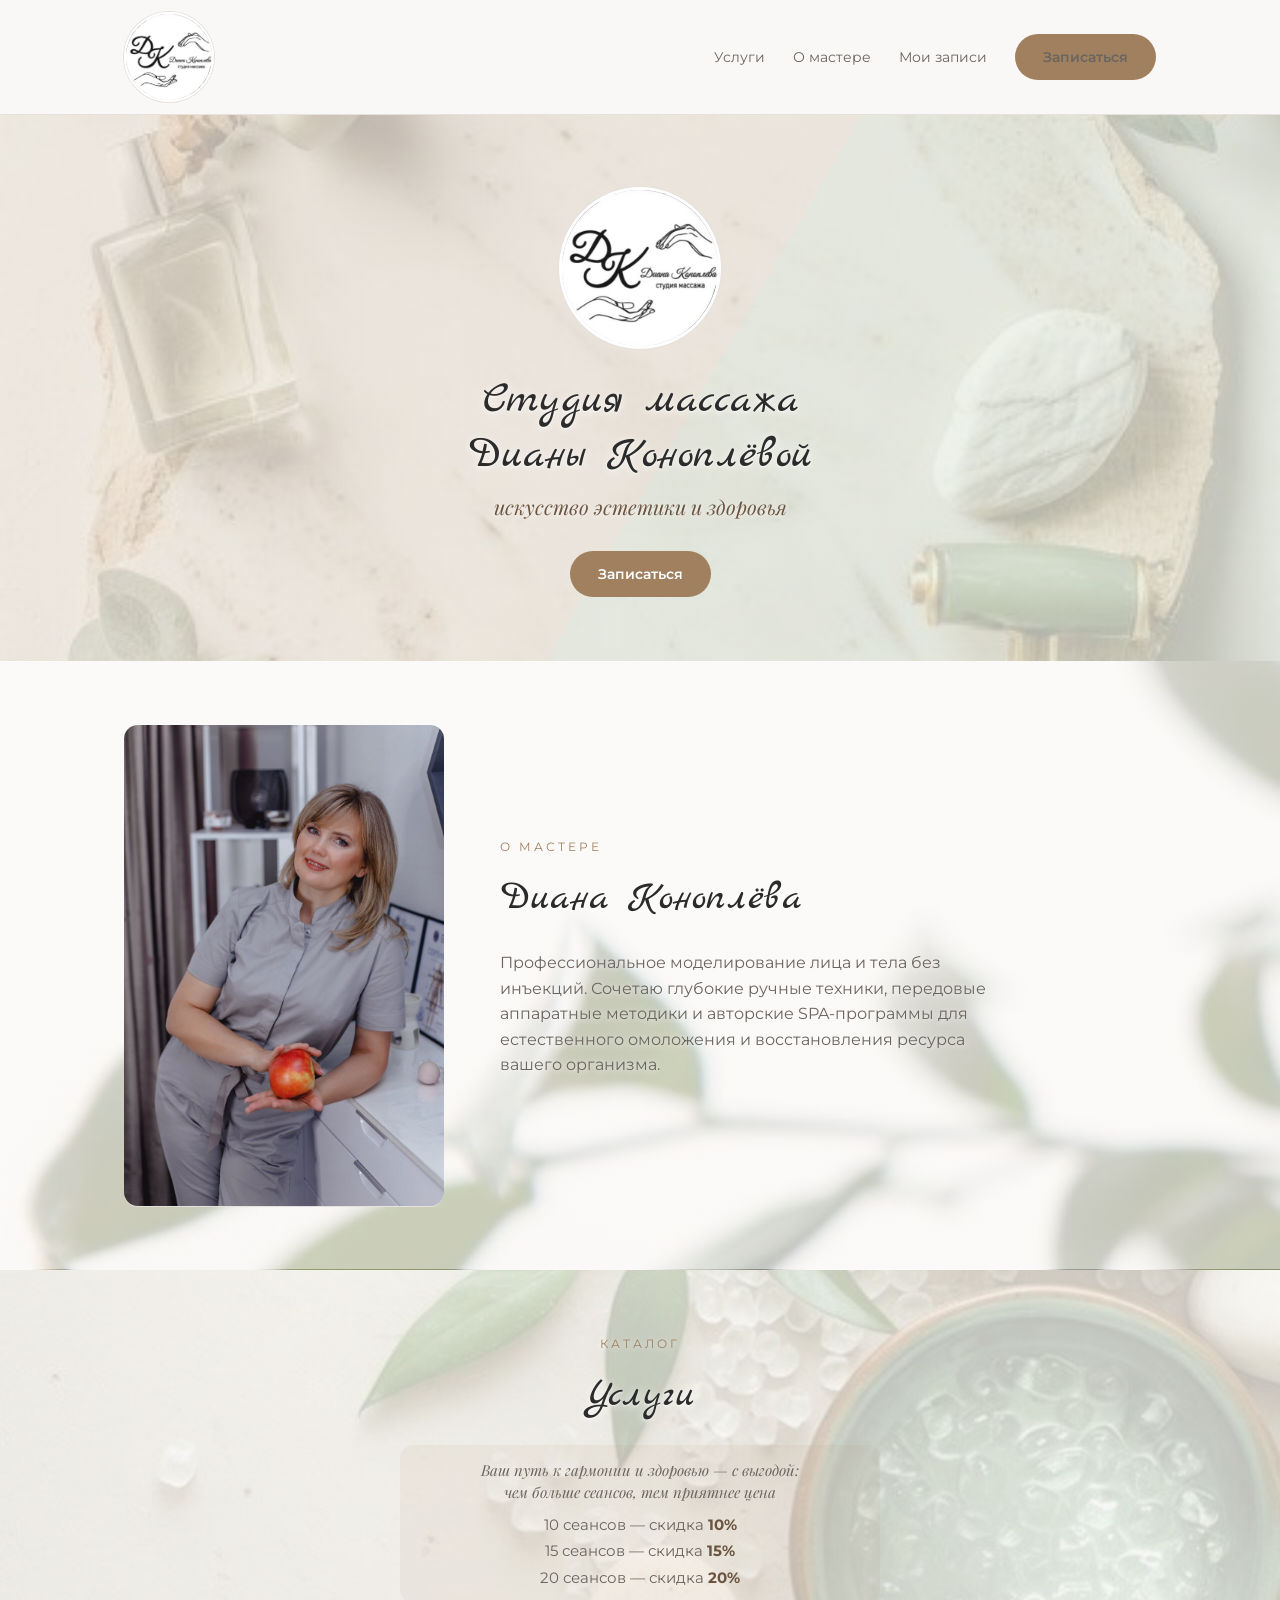
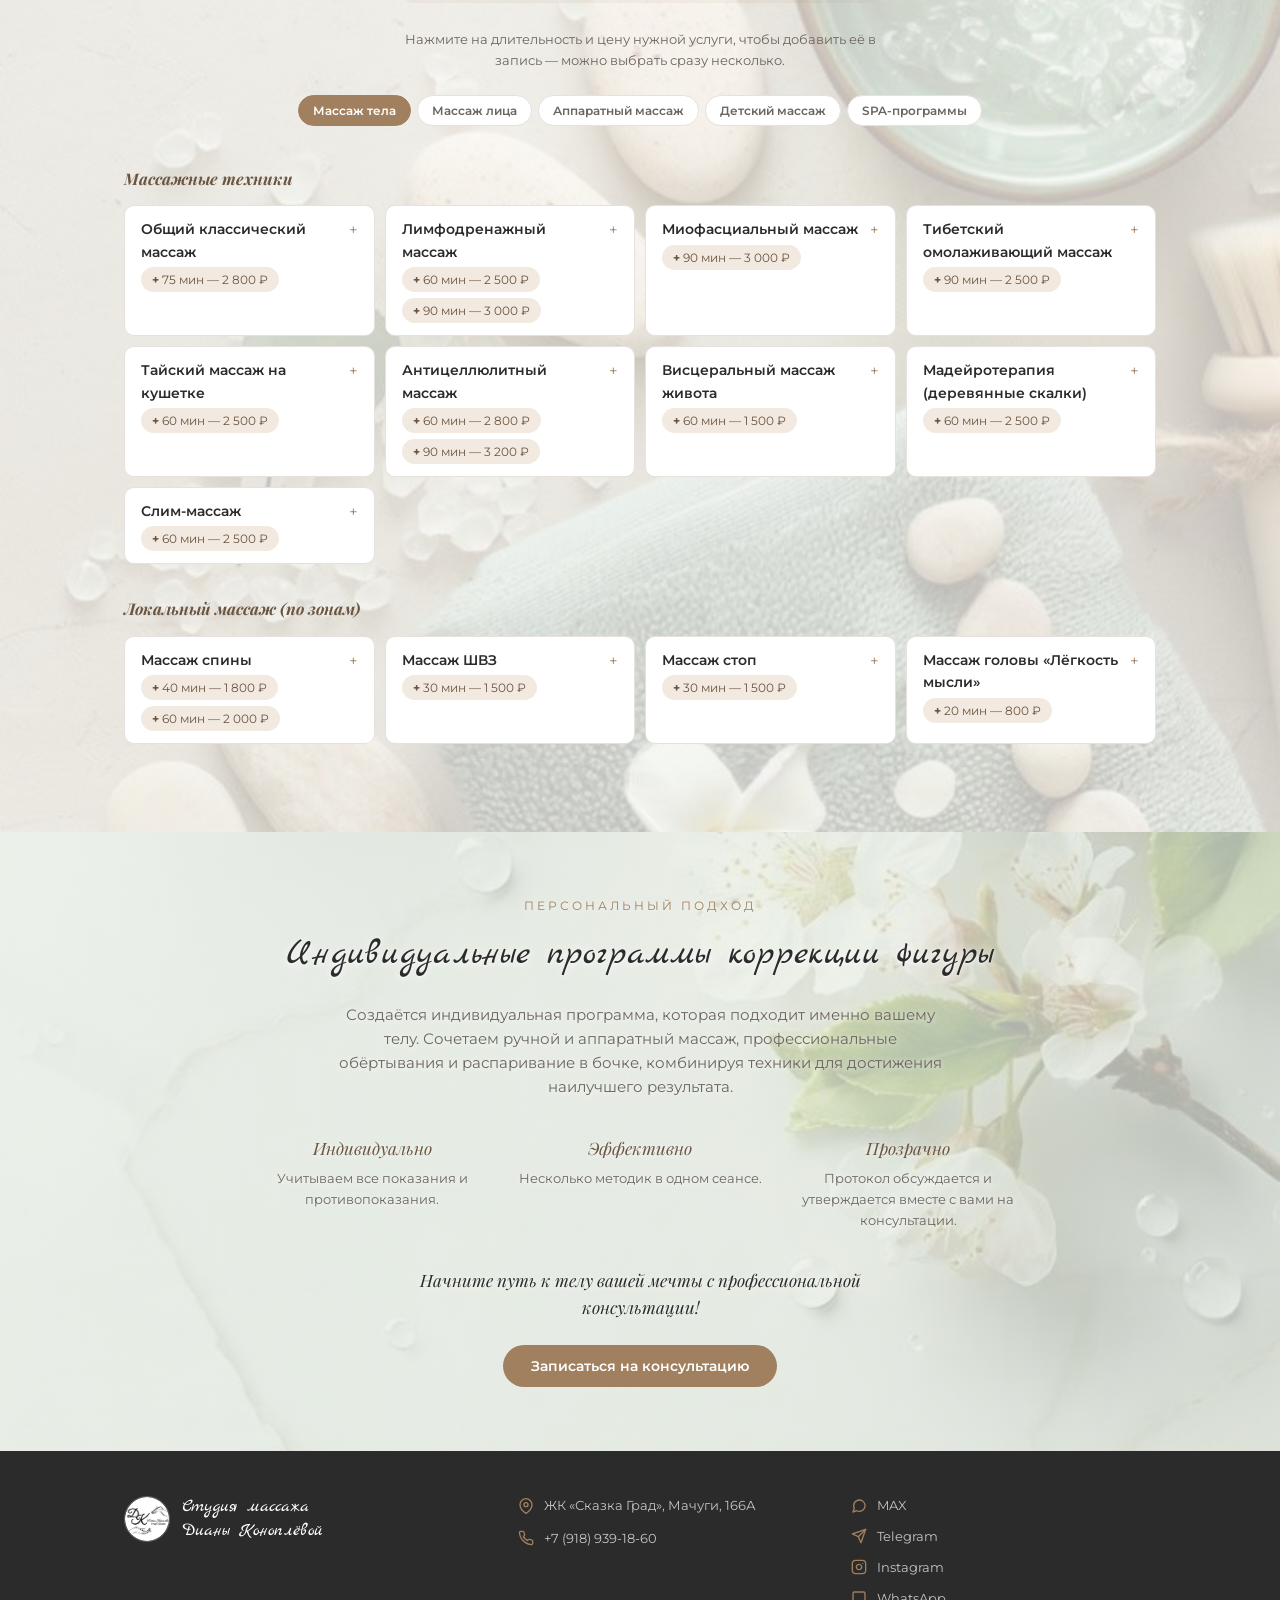
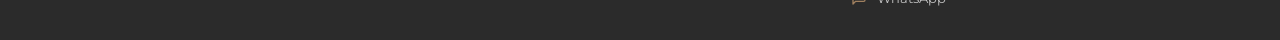
==== commit 86631699: "Новые цены с 1 ноября и описания процедур тела и лица - Цены: общий классический 75 мин 2800, миофас" ====
--- a/index.html
+++ b/index.html
@@ -8,7 +8,7 @@
 <link rel="preconnect" href="https://fonts.googleapis.com">
 <link rel="preconnect" href="https://fonts.gstatic.com" crossorigin>
 <link href="https://fonts.googleapis.com/css2?family=Marck+Script&family=Playfair+Display:ital,wght@0,500;1,500&family=Montserrat:wght@400;500;600&display=swap" rel="stylesheet">
-<link rel="stylesheet" href="styleDK.css?v=20261026b">
+<link rel="stylesheet" href="styleDK.css?v=20261101">
 </head>
 <body>
 
@@ -34,17 +34,6 @@
       <h1>Студия массажа<br>Дианы Коноплёвой</h1>
       <p class="hero-tagline">искусство эстетики и здоровья</p>
 
-      <!-- Объявление о повышении цен с 1 ноября -->
-      <div class="price-notice" id="price-notice">
-        <p class="price-notice-title">Дорогие гости студии!</p>
-        <p class="price-notice-text">Успейте оформить курс массажа по действующим ценам — <strong>с 1 ноября</strong> стоимость отдельных процедур и SPA-программ вырастет.</p>
-      </div>
-      <script>
-        // Автоматически прячем плашку с 1 ноября 2026, 00:00 МСК — чтобы не висела устаревшей
-        if (Date.now() >= Date.parse('2026-11-01T00:00:00+03:00')) {
-          document.getElementById('price-notice').hidden = true;
-        }
-      </script>
 
       <a href="#uslugi" class="btn btn-primary">Записаться</a>
     </div>
@@ -94,13 +83,55 @@
       <div class="tab-panel active" id="tab-telo">
         <h3 class="subcategory-title">Массажные техники</h3>
         <div class="card-grid">
-          <div class="service-card"><p class="service-name">Общий классический массаж</p><div class="service-variants"><button type="button" class="variant-pick" data-name="Общий классический массаж" data-duration="60" data-price="2500">60 мин — 2 500 ₽</button><button type="button" class="variant-pick" data-name="Общий классический массаж" data-duration="90" data-price="3000">90 мин — 3 000 ₽</button></div></div>
-          <div class="service-card"><p class="service-name">Лимфодренажный массаж</p><div class="service-variants"><button type="button" class="variant-pick" data-name="Лимфодренажный массаж" data-duration="60" data-price="2500">60 мин — 2 500 ₽</button><button type="button" class="variant-pick" data-name="Лимфодренажный массаж" data-duration="90" data-price="3000">90 мин — 3 000 ₽</button></div></div>
-          <div class="service-card"><p class="service-name">Миофасциальный массаж</p><div class="service-variants"><button type="button" class="variant-pick" data-name="Миофасциальный массаж" data-duration="60" data-price="2500">60 мин — 2 500 ₽</button><button type="button" class="variant-pick" data-name="Миофасциальный массаж" data-duration="90" data-price="3000">90 мин — 3 000 ₽</button></div></div>
-          <div class="service-card"><p class="service-name">Тибетский омолаживающий массаж</p><div class="service-variants"><button type="button" class="variant-pick" data-name="Тибетский омолаживающий массаж" data-duration="90" data-price="2500">90 мин — 2 500 ₽</button></div></div>
-          <div class="service-card"><p class="service-name">Тайский массаж на кушетке</p><div class="service-variants"><button type="button" class="variant-pick" data-name="Тайский массаж на кушетке" data-duration="60" data-price="2500">60 мин — 2 500 ₽</button></div></div>
-          <div class="service-card"><p class="service-name">Антицеллюлитный массаж</p><div class="service-variants"><button type="button" class="variant-pick" data-name="Антицеллюлитный массаж" data-duration="60" data-price="2500">60 мин — 2 500 ₽</button><button type="button" class="variant-pick" data-name="Антицеллюлитный массаж" data-duration="90" data-price="3000">90 мин — 3 000 ₽</button></div></div>
-          <div class="service-card"><p class="service-name">Висцеральный массаж живота</p><div class="service-variants"><button type="button" class="variant-pick" data-name="Висцеральный массаж живота" data-duration="60" data-price="1500">60 мин — 1 500 ₽</button></div></div>
+          <details class="service-card service-expandable">
+            <summary>
+              <p class="service-name">Общий классический массаж</p>
+              <div class="service-variants"><button type="button" class="variant-pick" data-name="Общий классический массаж" data-duration="75" data-price="2800">75 мин — 2 800 ₽</button></div>
+            </summary>
+            <p class="service-note">Комплексное массажное воздействие на мышцы спины, шеи, рук, ног, живота и груди. Помогает снять мышечное напряжение и усталость, улучшить кровообращение, повысить общий тонус и расслабить организм.</p>
+          </details>
+          <details class="service-card service-expandable">
+            <summary>
+              <p class="service-name">Лимфодренажный массаж</p>
+              <div class="service-variants"><button type="button" class="variant-pick" data-name="Лимфодренажный массаж" data-duration="60" data-price="2500">60 мин — 2 500 ₽</button><button type="button" class="variant-pick" data-name="Лимфодренажный массаж" data-duration="90" data-price="3000">90 мин — 3 000 ₽</button></div>
+            </summary>
+            <p class="service-note">Мягкая массажная техника, направленная на улучшение оттока лимфы, уменьшение отёчности и ощущения тяжести в теле. Способствует расслаблению, улучшению общего самочувствия и лёгкости.</p>
+          </details>
+          <details class="service-card service-expandable">
+            <summary>
+              <p class="service-name">Миофасциальный массаж</p>
+              <div class="service-variants"><button type="button" class="variant-pick" data-name="Миофасциальный массаж" data-duration="90" data-price="3000">90 мин — 3 000 ₽</button></div>
+            </summary>
+            <p class="service-note">Глубокая техника воздействия на мышцы и фасции, направленная на снятие напряжения, улучшение подвижности и восстановление лёгкости движений. Помогает расслабить тело и уменьшить ощущение скованности.</p>
+          </details>
+          <details class="service-card service-expandable">
+            <summary>
+              <p class="service-name">Тибетский омолаживающий массаж</p>
+              <div class="service-variants"><button type="button" class="variant-pick" data-name="Тибетский омолаживающий массаж" data-duration="90" data-price="2500">90 мин — 2 500 ₽</button></div>
+            </summary>
+            <p class="service-note">Интенсивная техника с глубоким проминанием и выжимающими движениями. Помогает снять мышечное напряжение, улучшить ощущение лёгкости и расслабления. Включает элементы глубокого лимфодренажного воздействия.</p>
+          </details>
+          <details class="service-card service-expandable">
+            <summary>
+              <p class="service-name">Тайский массаж на кушетке</p>
+              <div class="service-variants"><button type="button" class="variant-pick" data-name="Тайский массаж на кушетке" data-duration="60" data-price="2500">60 мин — 2 500 ₽</button></div>
+            </summary>
+            <p class="service-note">Комплексная техника с мягкими растяжениями, надавливаниями и пассивной гимнастикой. Выполняется в удобной одежде, без использования масла. Помогает расслабить мышцы, улучшить гибкость и восстановить лёгкость движений.</p>
+          </details>
+          <details class="service-card service-expandable">
+            <summary>
+              <p class="service-name">Антицеллюлитный массаж</p>
+              <div class="service-variants"><button type="button" class="variant-pick" data-name="Антицеллюлитный массаж" data-duration="60" data-price="2800">60 мин — 2 800 ₽</button><button type="button" class="variant-pick" data-name="Антицеллюлитный массаж" data-duration="90" data-price="3200">90 мин — 3 200 ₽</button></div>
+            </summary>
+            <p class="service-note">Ручная и/или аппаратная техника для улучшения микроциркуляции, повышения тонуса кожи и уменьшения визуальных проявлений целлюлита. Помогает скорректировать контуры тела и сделать кожу более гладкой.</p>
+          </details>
+          <details class="service-card service-expandable">
+            <summary>
+              <p class="service-name">Висцеральный массаж живота</p>
+              <div class="service-variants"><button type="button" class="variant-pick" data-name="Висцеральный массаж живота" data-duration="60" data-price="1500">60 мин — 1 500 ₽</button></div>
+            </summary>
+            <p class="service-note">Мягкая мануальная техника воздействия на область живота, направленная на расслабление тканей, улучшение местного кровообращения и уменьшение ощущения напряжения. Проводится бережно, с учётом индивидуальных особенностей клиента.</p>
+          </details>
           <details class="service-card service-expandable">
             <summary>
               <p class="service-name">Мадейротерапия (деревянные скалки)</p>
@@ -108,15 +139,45 @@
             </summary>
             <p class="service-note">Моделирование силуэта, выравнивание рельефа кожи и вывод лишней жидкости. Эффект виден уже после первых процедур.</p>
           </details>
-          <div class="service-card"><p class="service-name">Слим-массаж</p><div class="service-variants"><button type="button" class="variant-pick" data-name="Слим-массаж" data-duration="60" data-price="2500">60 мин — 2 500 ₽</button></div></div>
+          <details class="service-card service-expandable">
+            <summary>
+              <p class="service-name">Слим-массаж</p>
+              <div class="service-variants"><button type="button" class="variant-pick" data-name="Слим-массаж" data-duration="60" data-price="2500">60 мин — 2 500 ₽</button></div>
+            </summary>
+            <p class="service-note">Ручная и/или аппаратная техника с использованием бамбуковых веников и палочек для проработки проблемных зон ягодиц и бёдер. Способствует улучшению тонуса кожи, микроциркуляции и визуальной коррекции контуров тела.</p>
+          </details>
         </div>
 
         <h3 class="subcategory-title">Локальный массаж (по зонам)</h3>
         <div class="card-grid">
-          <div class="service-card"><p class="service-name">Массаж спины</p><div class="service-variants"><button type="button" class="variant-pick" data-name="Массаж спины" data-duration="40" data-price="1800">40 мин — 1 800 ₽</button></div></div>
-          <div class="service-card"><p class="service-name">Массаж ШВЗ</p><div class="service-variants"><button type="button" class="variant-pick" data-name="Массаж ШВЗ" data-duration="30" data-price="1500">30 мин — 1 500 ₽</button></div></div>
-          <div class="service-card"><p class="service-name">Массаж стоп</p><div class="service-variants"><button type="button" class="variant-pick" data-name="Массаж стоп" data-duration="30" data-price="1300">30 мин — 1 300 ₽</button></div></div>
-          <div class="service-card"><p class="service-name">Массаж головы «Лёгкость мысли»</p><div class="service-variants"><button type="button" class="variant-pick" data-name="Массаж головы «Лёгкость мысли»" data-duration="20" data-price="800">20 мин — 800 ₽</button></div></div>
+          <details class="service-card service-expandable">
+            <summary>
+              <p class="service-name">Массаж спины</p>
+              <div class="service-variants"><button type="button" class="variant-pick" data-name="Массаж спины" data-duration="40" data-price="1800">40 мин — 1 800 ₽</button><button type="button" class="variant-pick" data-name="Массаж спины" data-duration="60" data-price="2000">60 мин — 2 000 ₽</button></div>
+            </summary>
+            <p class="service-note">Глубокая проработка спины от копчика и мест прикрепления ягодичных мышц до шейно-затылочной зоны, включая голову. Помогает снять мышечное напряжение, усталость и ощущение скованности, способствует расслаблению и улучшению подвижности.</p>
+          </details>
+          <details class="service-card service-expandable">
+            <summary>
+              <p class="service-name">Массаж ШВЗ</p>
+              <div class="service-variants"><button type="button" class="variant-pick" data-name="Массаж ШВЗ" data-duration="30" data-price="1500">30 мин — 1 500 ₽</button></div>
+            </summary>
+            <p class="service-note">Мягкая проработка области шеи, плеч и верхней части спины. Помогает снять мышечное напряжение и усталость, уменьшить ощущение скованности, способствует расслаблению и улучшению подвижности.</p>
+          </details>
+          <details class="service-card service-expandable">
+            <summary>
+              <p class="service-name">Массаж стоп</p>
+              <div class="service-variants"><button type="button" class="variant-pick" data-name="Массаж стоп" data-duration="30" data-price="1500">30 мин — 1 500 ₽</button></div>
+            </summary>
+            <p class="service-note">Расслабляющая проработка стоп и пальцев с воздействием на мышцы и мягкие ткани. Помогает снять усталость, напряжение и ощущение тяжести, способствует улучшению кровообращения и общему расслаблению.</p>
+          </details>
+          <details class="service-card service-expandable">
+            <summary>
+              <p class="service-name">Массаж головы «Лёгкость мысли»</p>
+              <div class="service-variants"><button type="button" class="variant-pick" data-name="Массаж головы «Лёгкость мысли»" data-duration="20" data-price="800">20 мин — 800 ₽</button></div>
+            </summary>
+            <p class="service-note">Мягкая проработка кожи головы, шеи и затылочной зоны. Помогает снять напряжение и усталость, расслабиться, улучшить общее самочувствие и почувствовать лёгкость.</p>
+          </details>
         </div>
       </div>
 
@@ -195,23 +256,78 @@
       <!-- Массаж лица -->
       <div class="tab-panel" id="tab-litso">
         <div class="card-grid">
-          <div class="service-card"><p class="service-name">Скульптурный лифтинг</p><div class="service-variants"><button type="button" class="variant-pick" data-name="Скульптурный лифтинг" data-duration="90" data-price="2500">90 мин — 2 500 ₽</button></div><p class="service-note">уход и маска включены</p></div>
-          <div class="service-card"><p class="service-name">Пластический массаж</p><div class="service-variants"><button type="button" class="variant-pick" data-name="Пластический массаж" data-duration="90" data-price="2500">90 мин — 2 500 ₽</button></div><p class="service-note">уход и маска включены</p></div>
-          <div class="service-card"><p class="service-name">Миофасциальный массаж лица</p><div class="service-variants"><button type="button" class="variant-pick" data-name="Миофасциальный массаж лица" data-duration="90" data-price="2500">90 мин — 2 500 ₽</button></div></div>
-          <div class="service-card"><p class="service-name">Медовое армирование морщин</p><div class="service-variants"><button type="button" class="variant-pick" data-name="Медовое армирование морщин" data-duration="45" data-price="1500">45 мин — 1 500 ₽</button></div></div>
+          <details class="service-card service-expandable">
+            <summary>
+              <p class="service-name">Скульптурный лифтинг</p>
+              <div class="service-variants"><button type="button" class="variant-pick" data-name="Скульптурный лифтинг" data-duration="90" data-price="2500">90 мин — 2 500 ₽</button></div>
+            </summary>
+            <p class="service-note">Массаж на профессиональном креме с интраоральной проработкой. Завершается маской.</p>
+          </details>
+          <details class="service-card service-expandable">
+            <summary>
+              <p class="service-name">Пластический массаж</p>
+              <div class="service-variants"><button type="button" class="variant-pick" data-name="Пластический массаж" data-duration="90" data-price="2500">90 мин — 2 500 ₽</button></div>
+            </summary>
+            <p class="service-note">Глубокая проработка мышц лица, включая буккальную технику. Завершается классическим массажем и маской по типу кожи.</p>
+          </details>
+          <details class="service-card service-expandable">
+            <summary>
+              <p class="service-name">Миофасциальный массаж лица</p>
+              <div class="service-variants"><button type="button" class="variant-pick" data-name="Миофасциальный массаж лица" data-duration="90" data-price="2500">90 мин — 2 500 ₽</button></div>
+            </summary>
+            <p class="service-note">Глубокая ручная проработка фасций и мягких тканей для снятия напряжения и улучшения тонуса лица. Входят буккальный массаж и маска по типу кожи.</p>
+          </details>
+          <details class="service-card service-expandable">
+            <summary>
+              <p class="service-name">Медовое армирование морщин</p>
+              <div class="service-variants"><button type="button" class="variant-pick" data-name="Медовое армирование морщин" data-duration="45" data-price="1500">45 мин — 1 500 ₽</button></div>
+            </summary>
+            <p class="service-note">Уходовая процедура с косметологическим мёдом для повышения тонуса и гладкости кожи, визуального смягчения мелких морщин. Может быть эффективным дополнением к обычному массажу.</p>
+          </details>
           <div class="service-card"><p class="service-name">Классический массаж лица</p><div class="service-variants"><button type="button" class="variant-pick" data-name="Классический массаж лица" data-duration="30" data-price="1300">30 мин — 1 300 ₽</button></div></div>
-          <div class="service-card"><p class="service-name">Ручная остеопластика</p><div class="service-variants"><button type="button" class="variant-pick" data-name="Ручная остеопластика" data-duration="120" data-price="3000">120 мин — 3 000 ₽</button></div></div>
-          <div class="service-card"><p class="service-name">Монополярный RF-лифтинг (лицо)</p><div class="service-variants"><button type="button" class="variant-pick" data-name="Монополярный RF-лифтинг (лицо)" data-duration="30" data-price="2000">30 мин — 2 000 ₽</button></div></div>
+          <details class="service-card service-expandable">
+            <summary>
+              <p class="service-name">Ручная остеопластика</p>
+              <div class="service-variants"><button type="button" class="variant-pick" data-name="Ручная остеопластика" data-duration="120" data-price="3000">120 мин — 3 000 ₽</button></div>
+            </summary>
+            <p class="service-note">Мягкая мануальная проработка мышц лица, головы, шеи, декольте и трапециевидной зоны. Работа с апоневрозом (сухожильный шлем). Включает очищение, уход и маску по типу кожи.</p>
+          </details>
+          <details class="service-card service-expandable">
+            <summary>
+              <p class="service-name">Монополярный RF-лифтинг (лицо)</p>
+              <div class="service-variants"><button type="button" class="variant-pick" data-name="Монополярный RF-лифтинг (лицо)" data-duration="30" data-price="2000">30 мин — 2 000 ₽</button></div>
+            </summary>
+            <p class="service-note">Процедура на аппарате типа INDIBA для повышения тонуса и упругости кожи и улучшения контуров лица.</p>
+          </details>
           <details class="service-card service-expandable">
             <summary>
               <p class="service-name">Микротоки по лицу</p>
               <div class="service-variants"><button type="button" class="variant-pick" data-name="Микротоки по лицу" data-duration="30" data-price="2000">30 мин — 2 000 ₽</button></div>
             </summary>
+            <p class="service-note">Процедура для улучшения тонуса кожи, уменьшения отёчности и придания лицу более свежего вида.</p>
             <img class="service-photo" src="assets/apparat-microtoki.jpg" alt="Микротоки по лицу — процедура">
           </details>
-          <div class="service-card"><p class="service-name">Пилинг лица «по типу кожи»</p><div class="service-variants"><button type="button" class="variant-pick" data-name="Пилинг лица «по типу кожи»" data-duration="30" data-price="2500">30 мин — 2 500 ₽</button></div></div>
-          <div class="service-card"><p class="service-name">Комплекс «Лифтинг и обновление»</p><div class="service-variants"><button type="button" class="variant-pick" data-name="Комплекс «Лифтинг и обновление»" data-duration="60" data-price="3000">60 мин — 3 000 ₽</button></div><p class="service-note">микротоки + пилинг</p></div>
-          <div class="service-card"><p class="service-name">Сфера-скульптор</p><div class="service-variants"><button type="button" class="variant-pick" data-name="Сфера-скульптор" data-duration="45" data-price="1500">45 мин — 1 500 ₽</button></div></div>
+          <details class="service-card service-expandable">
+            <summary>
+              <p class="service-name">Пилинг лица «по типу кожи»</p>
+              <div class="service-variants"><button type="button" class="variant-pick" data-name="Пилинг лица «по типу кожи»" data-duration="30" data-price="2500">30 мин — 2 500 ₽</button></div>
+            </summary>
+            <p class="service-note">Подбор пилинга с учётом особенностей кожи. В процедуру входят очищение, пилинг, уход и маска.</p>
+          </details>
+          <details class="service-card service-expandable">
+            <summary>
+              <p class="service-name">Комплекс «Лифтинг и обновление»</p>
+              <div class="service-variants"><button type="button" class="variant-pick" data-name="Комплекс «Лифтинг и обновление»" data-duration="60" data-price="3000">60 мин — 3 000 ₽</button></div>
+            </summary>
+            <p class="service-note">Микротоки и пилинг по типу кожи для улучшения тонуса и обновления кожи. Включает очищение, уход и маску.</p>
+          </details>
+          <details class="service-card service-expandable">
+            <summary>
+              <p class="service-name">Сфера-скульптор</p>
+              <div class="service-variants"><button type="button" class="variant-pick" data-name="Сфера-скульптор" data-duration="45" data-price="1500">45 мин — 1 500 ₽</button></div>
+            </summary>
+            <p class="service-note">Аппаратная процедура для улучшения тонуса кожи и более чёткого контура лица.</p>
+          </details>
         </div>
       </div>
 
@@ -219,10 +335,6 @@
       <div class="tab-panel" id="tab-spa">
         <div class="spa-grid">
           <details class="spa-card">
-            <summary><span class="spa-name">«Удар по усталости»</span><button type="button" class="variant-pick spa-meta" data-name="«Удар по усталости»" data-duration="90" data-price="3000">90 мин · 3 000 ₽</button></summary>
-            <p class="spa-composition">Общий массаж всего тела с усиленной проработкой стоп, ног и ШВЗ.</p>
-          </details>
-          <details class="spa-card">
             <summary><span class="spa-name">Медовый ритуал для тела</span><button type="button" class="variant-pick spa-meta" data-name="Медовый ритуал для тела" data-duration="90" data-price="3000">90 мин · 3 000 ₽</button></summary>
             <p class="spa-composition">Интенсивное питание и очищение кожи. Медовый массаж способствует глубокому увлажнению, повышает тонус кожи, мягко выводит шлаки и делает тело невероятно мягким и бархатистым.</p>
           </details>
@@ -231,7 +343,19 @@
             <p class="spa-composition">Полный релакс с использованием натуральных эфирных масел. Сочетание мягкого массажа и ароматов растений помогает успокоить нервную систему, улучшить качество сна и гармонизировать психоэмоциональное состояние.</p>
           </details>
           <details class="spa-card">
-            <summary><span class="spa-name">«Полный релакс»</span><button type="button" class="variant-pick spa-meta" data-name="«Полный релакс»" data-duration="120" data-price="3500">120 мин · 3 500 ₽</button></summary>
+            <summary><span class="spa-name">«Удар по усталости»</span><button type="button" class="variant-pick spa-meta" data-name="«Удар по усталости»" data-duration="90" data-price="3500">90 мин · 3 500 ₽</button></summary>
+            <p class="spa-composition">Общий массаж всего тела с усиленной проработкой стоп, ног и ШВЗ.</p>
+          </details>
+          <details class="spa-card">
+            <summary><span class="spa-name">SPA-программа стоун-терапии с горячими камнями</span><button type="button" class="variant-pick spa-meta" data-name="SPA-программа стоун-терапии с горячими камнями" data-duration="120" data-price="3500">120 мин · 3 500 ₽</button></summary>
+            <p class="spa-composition">Массаж тёплыми вулканическими камнями, который восстанавливает энергетический баланс и улучшает кровообращение. Идеально для снятия стресса, избавления от «зажимов» и глубокого прогревания тканей.</p>
+          </details>
+          <details class="spa-card">
+            <summary><span class="spa-name">SPA-программа с травяными мешочками</span><button type="button" class="variant-pick spa-meta" data-name="SPA-программа с травяными мешочками" data-duration="120" data-price="3500">120 мин · 3 500 ₽</button></summary>
+            <p class="spa-composition">Глубокое прогревание тела в кедровой бочке и массаж всего тела с помощью мешочков, наполненных целебными травами. Процедура снимает мышечное напряжение, выводит токсины и дарит полное расслабление благодаря терапевтическому эффекту.</p>
+          </details>
+          <details class="spa-card">
+            <summary><span class="spa-name">«Полный релакс»</span><button type="button" class="variant-pick spa-meta" data-name="«Полный релакс»" data-duration="120" data-price="4500">120 мин · 4 500 ₽</button></summary>
             <ul class="spa-composition">
               <li>Парение в бочке</li>
               <li>Расслабляющий массаж с использованием травяных мешочков</li>
@@ -240,20 +364,13 @@
             </ul>
           </details>
           <details class="spa-card">
-            <summary><span class="spa-name">SPA-программа стоун-терапии с горячими камнями</span><button type="button" class="variant-pick spa-meta" data-name="SPA-программа стоун-терапии с горячими камнями" data-duration="120" data-price="3500">120 мин · 3 500 ₽</button></summary>
-            <p class="spa-composition">Массаж тёплыми вулканическими камнями, который восстанавливает энергетический баланс и улучшает кровообращение. Идеально для снятия стресса, избавления от «зажимов» и глубокого прогревания тканей.</p>
-          </details>
-          <details class="spa-card">
-            <summary><span class="spa-name">SPA-программа с травяными мешочками</span><button type="button" class="variant-pick spa-meta" data-name="SPA-программа с травяными мешочками" data-duration="120" data-price="3500">120 мин · 3 500 ₽</button></summary>
-            <p class="spa-composition">Глубокое прогревание тела в кедровой бочке и массаж всего тела с помощью мешочков, наполненных целебными травами. Процедура снимает мышечное напряжение, выводит токсины и дарит полное расслабление благодаря терапевтическому эффекту.</p>
-          </details>
-          <details class="spa-card">
-            <summary><span class="spa-name">«Винное наслаждение»</span><button type="button" class="variant-pick spa-meta" data-name="«Винное наслаждение»" data-duration="90" data-price="4500">90 мин · 4 500 ₽</button></summary>
+            <summary><span class="spa-name">«Винное наслаждение»</span><button type="button" class="variant-pick spa-meta" data-name="«Винное наслаждение»" data-duration="120" data-price="5000">120 мин · 5 000 ₽</button></summary>
             <ul class="spa-composition">
               <li>Распаривание в кедровой бочке</li>
-              <li>Винный скраб-массаж по нему</li>
+              <li>Винный скраб-массаж по телу</li>
               <li>Винное обёртывание</li>
-              <li>Чайная церемония (или бокал красного вина)</li>
+              <li>Маска для лица</li>
+              <li>Чайная церемония (или бокал красного вина на выбор)</li>
             </ul>
           </details>
           <details class="spa-card">
@@ -261,7 +378,7 @@
             <ul class="spa-composition">
               <li>Парение в бочке</li>
               <li>Пилинг всего тела</li>
-              <li>Лимфодренажный массаж</li>
+              <li>Лёгкий лимфодренажный массаж</li>
               <li>Солевое обёртывание</li>
               <li>Чай, сухофрукты</li>
             </ul>
@@ -277,7 +394,18 @@
             </ul>
           </details>
           <details class="spa-card">
-            <summary><span class="spa-name">«Гармония для двоих»</span><button type="button" class="variant-pick spa-meta" data-name="«Гармония для двоих»" data-duration="120" data-price="6000">120 мин · 6 000 ₽</button></summary>
+            <summary><span class="spa-name">«Антистресс»</span><button type="button" class="variant-pick spa-meta" data-name="«Антистресс»" data-duration="150" data-price="6000">150 мин · 6 000 ₽</button></summary>
+            <ul class="spa-composition">
+              <li>Парение в кедровой бочке</li>
+              <li>Пилинг рукавичкой кесе</li>
+              <li>Медовая выкатка на всё тело</li>
+              <li>Обёртывание на выбор</li>
+              <li>Чай, сухофрукты</li>
+            </ul>
+          </details>
+          <details class="spa-card">
+            <summary><span class="spa-name">«Гармония для двоих»</span><button type="button" class="variant-pick spa-meta" data-name="«Гармония для двоих»" data-duration="150" data-price="7000">150 мин · 7 000 ₽</button></summary>
+            <p class="spa-intro">Процедура для двоих гостей: два мастера одновременно работают на отдельных кушетках. Можно прийти с близким человеком — подругой, мамой, сестрой или супругом.</p>
             <ul class="spa-composition">
               <li>Распаривание в бочке</li>
               <li>Пилинг тела рукавичкой кесе</li>
@@ -286,22 +414,12 @@
             </ul>
           </details>
           <details class="spa-card">
-            <summary><span class="spa-name">«Подружки» (для двоих)</span><button type="button" class="variant-pick spa-meta" data-name="«Подружки» (для двоих)" data-duration="120" data-price="6000">120 мин · 6 000 ₽</button></summary>
+            <summary><span class="spa-name">«Подружки» (для двоих)</span><button type="button" class="variant-pick spa-meta" data-name="«Подружки» (для двоих)" data-duration="150" data-price="7000">150 мин · 7 000 ₽</button></summary>
             <ul class="spa-composition">
               <li>Парение в бочке</li>
               <li>Пилинг тела (на выбор)</li>
               <li>Обёртывание тела (на выбор)</li>
               <li>Релакс-массаж</li>
-              <li>Чай, сухофрукты</li>
-            </ul>
-          </details>
-          <details class="spa-card">
-            <summary><span class="spa-name">«Антистресс»</span><button type="button" class="variant-pick spa-meta" data-name="«Антистресс»" data-duration="150" data-price="6000">150 мин · 6 000 ₽</button></summary>
-            <ul class="spa-composition">
-              <li>Парение в кедровой бочке</li>
-              <li>Пилинг рукавичкой кесе</li>
-              <li>Медовая выкатка на всё тело</li>
-              <li>Обёртывание на выбор</li>
               <li>Чай, сухофрукты</li>
             </ul>
           </details>
--- a/styleDK.css
+++ b/styleDK.css
@@ -584,6 +584,20 @@
   color: var(--ink-soft);
 }
 
+/* Вступление перед составом программы (сейчас — у «Гармонии для двоих») */
+.spa-intro {
+  margin: 0;
+  padding-top: 14px;
+  border-top: 1px solid var(--border);
+  font-size: 13px;
+  color: var(--ink-soft);
+}
+
+.spa-intro + .spa-composition {
+  border-top: none;
+  padding-top: 8px;
+}
+
 ul.spa-composition {
   list-style: none;
   padding-left: 0;
@@ -1233,58 +1247,3 @@
 @media (max-width: 420px) {
   .main-nav a:not(.btn) { display: none; }
 }
-
-/* ---------- Объявление о ценах (в hero) ---------- */
-
-.price-notice {
-  max-width: 520px;
-  margin: 0 auto 28px;
-  padding: 16px 22px 18px;
-  background: rgba(255, 255, 255, 0.8);
-  border: 1px solid rgba(160, 128, 95, 0.45);
-  border-radius: var(--radius);
-  box-shadow: 0 4px 18px rgba(107, 85, 64, 0.08);
-  backdrop-filter: blur(4px);
-  text-align: center;
-}
-
-/* Явно, на случай если кто-то потом задаст display */
-.price-notice[hidden] { display: none; }
-
-.price-notice-title {
-  margin: 0 0 6px;
-  font-family: var(--font-display);
-  font-style: italic;
-  font-size: 17px;
-  color: var(--mauve-dark);
-}
-
-/* Звёздочки по бокам заголовка — шалфейным, вторым цветом бренда */
-.price-notice-title::before,
-.price-notice-title::after {
-  content: '✦';
-  font-style: normal;
-  font-size: 11px;
-  color: var(--sage);
-  margin: 0 8px;
-  vertical-align: middle;
-}
-
-.price-notice-text {
-  margin: 0;
-  font-size: 14px;
-  line-height: 1.55;
-  color: var(--ink);
-}
-
-.price-notice-text strong {
-  font-weight: 600;
-  color: var(--mauve-dark);
-  white-space: nowrap; /* «с 1 ноября» не разрывается на две строки */
-}
-
-@media (max-width: 720px) {
-  .price-notice { padding: 14px 16px 16px; margin-bottom: 24px; }
-  .price-notice-title { font-size: 16px; }
-  .price-notice-text { font-size: 13px; }
-}
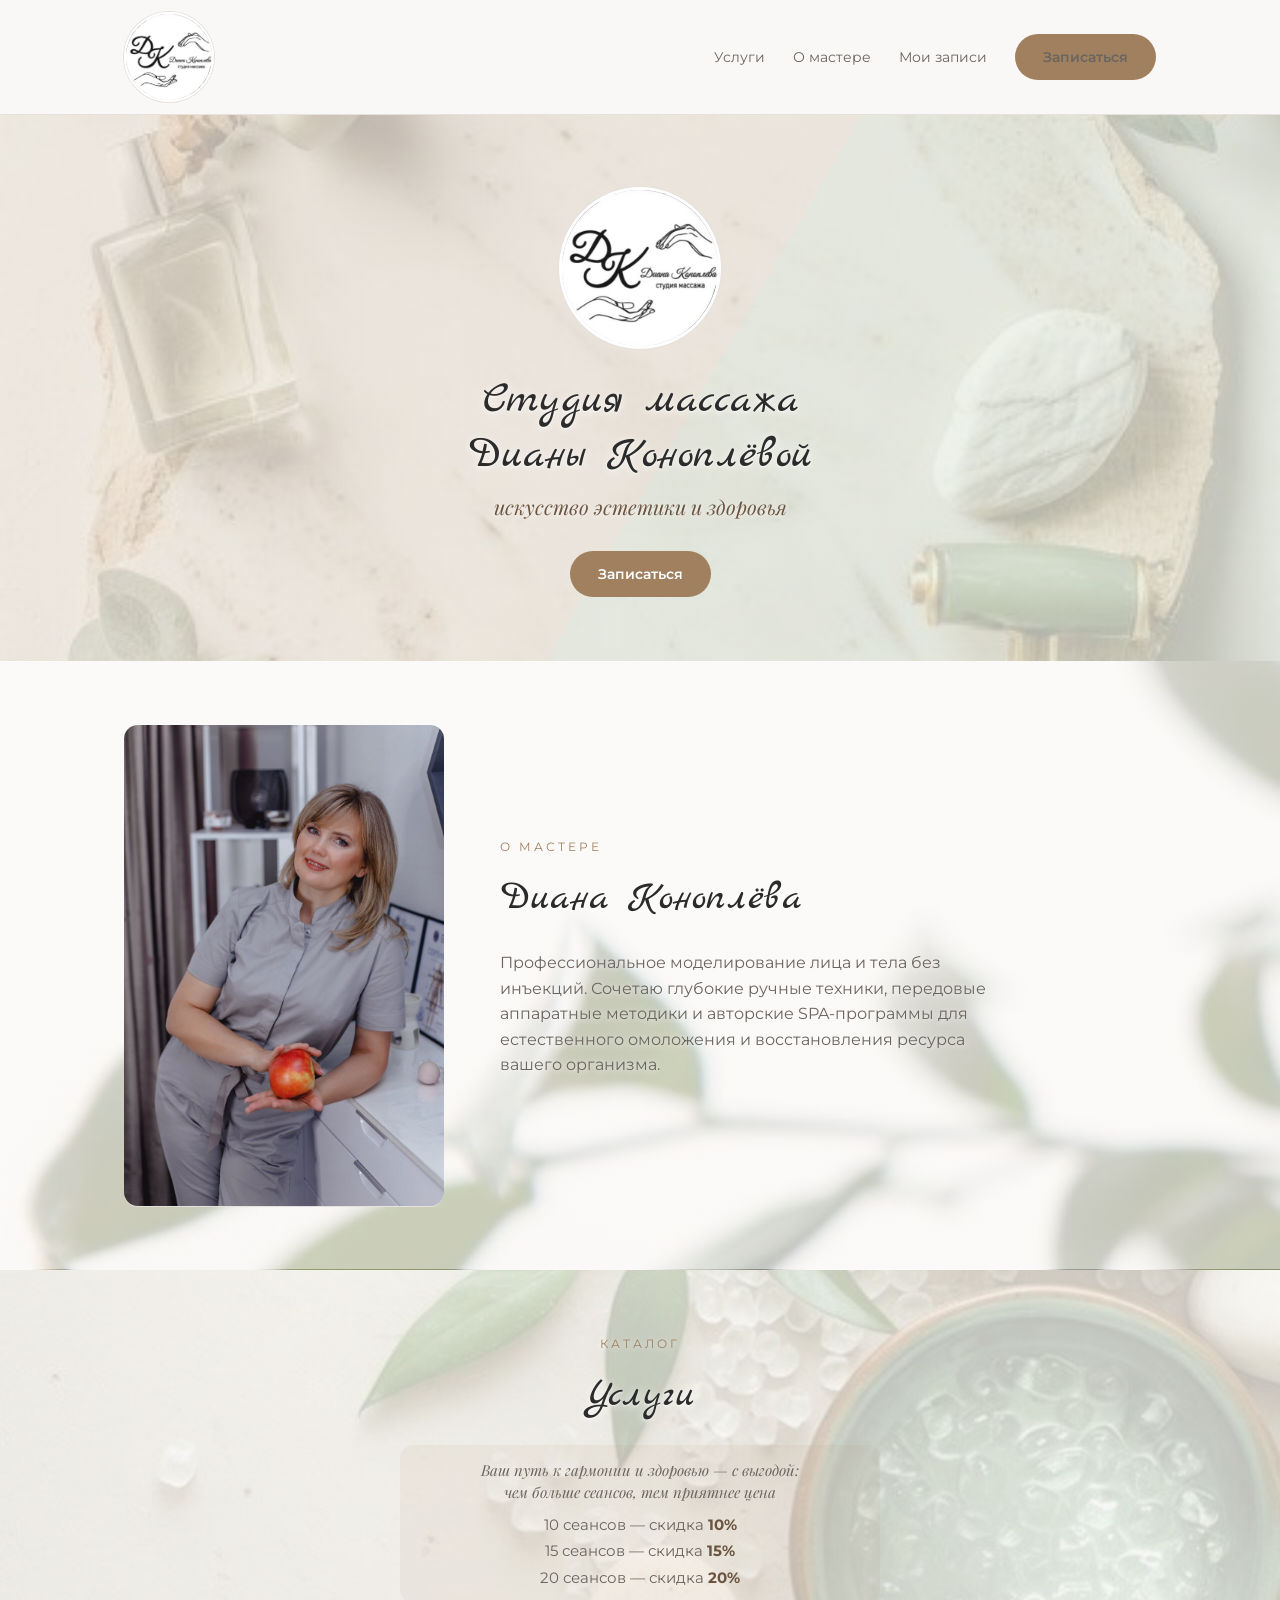
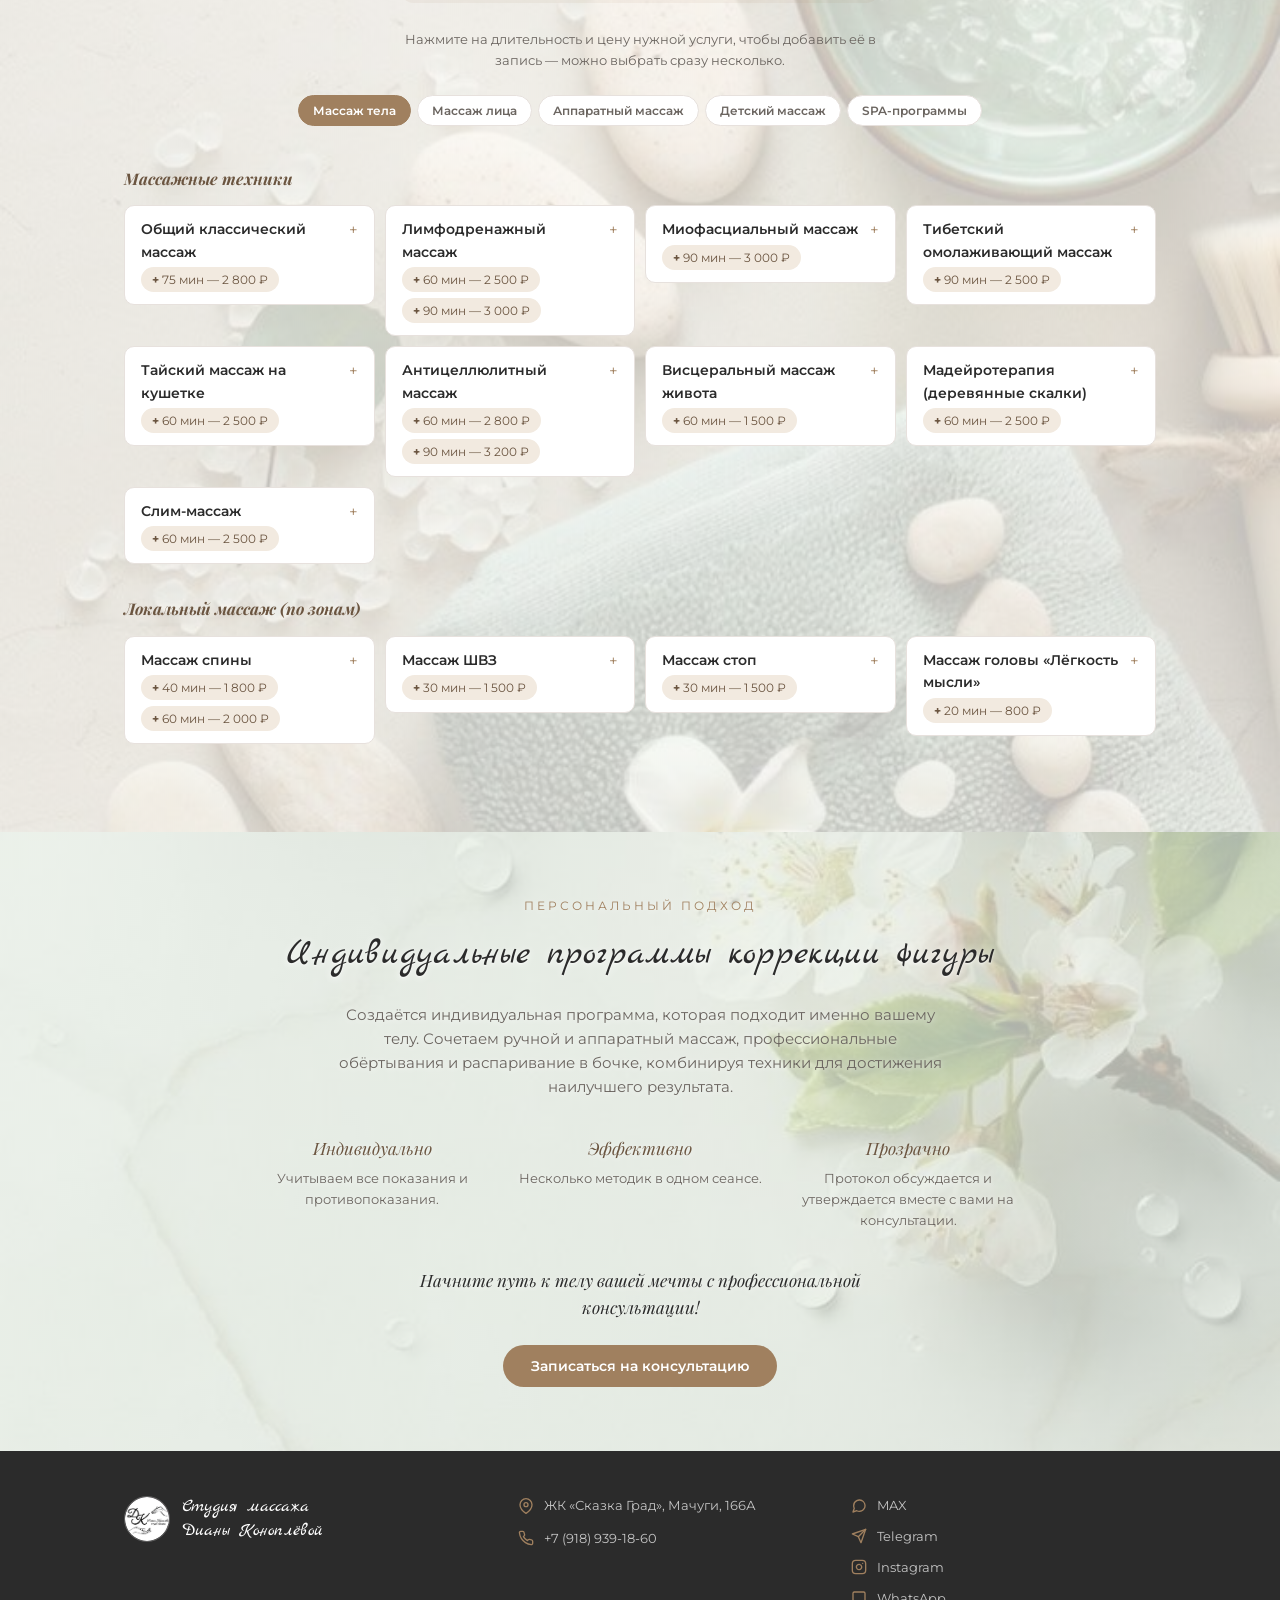
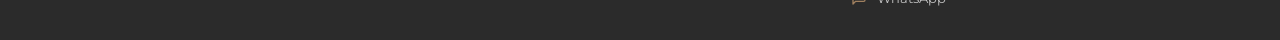
==== commit 91e4f9fb: "Описания процедур крупнее (как в SPA), вступление у «Подружек» Раскрытая карточка больше не растягив" ====
--- a/index.html
+++ b/index.html
@@ -8,7 +8,7 @@
 <link rel="preconnect" href="https://fonts.googleapis.com">
 <link rel="preconnect" href="https://fonts.gstatic.com" crossorigin>
 <link href="https://fonts.googleapis.com/css2?family=Marck+Script&family=Playfair+Display:ital,wght@0,500;1,500&family=Montserrat:wght@400;500;600&display=swap" rel="stylesheet">
-<link rel="stylesheet" href="styleDK.css?v=20261101">
+<link rel="stylesheet" href="styleDK.css?v=20261101b">
 </head>
 <body>
 
@@ -415,6 +415,7 @@
           </details>
           <details class="spa-card">
             <summary><span class="spa-name">«Подружки» (для двоих)</span><button type="button" class="variant-pick spa-meta" data-name="«Подружки» (для двоих)" data-duration="150" data-price="7000">150 мин · 7 000 ₽</button></summary>
+            <p class="spa-intro">Процедура для двоих гостей: два мастера одновременно работают на отдельных кушетках.</p>
             <ul class="spa-composition">
               <li>Парение в бочке</li>
               <li>Пилинг тела (на выбор)</li>
--- a/styleDK.css
+++ b/styleDK.css
@@ -414,6 +414,8 @@
   display: grid;
   grid-template-columns: repeat(auto-fit, minmax(210px, 1fr));
   gap: 10px;
+  /* Раскрытая карточка не растягивает соседей по ряду — как в SPA */
+  align-items: start;
 }
 
 .service-card {
@@ -470,6 +472,9 @@
   margin-top: 10px;
   padding-top: 10px;
   border-top: 1px solid var(--border);
+  /* Описание процедуры читается так же, как состав SPA-программ */
+  font-size: 13px;
+  line-height: 1.6;
 }
 
 .service-photo {
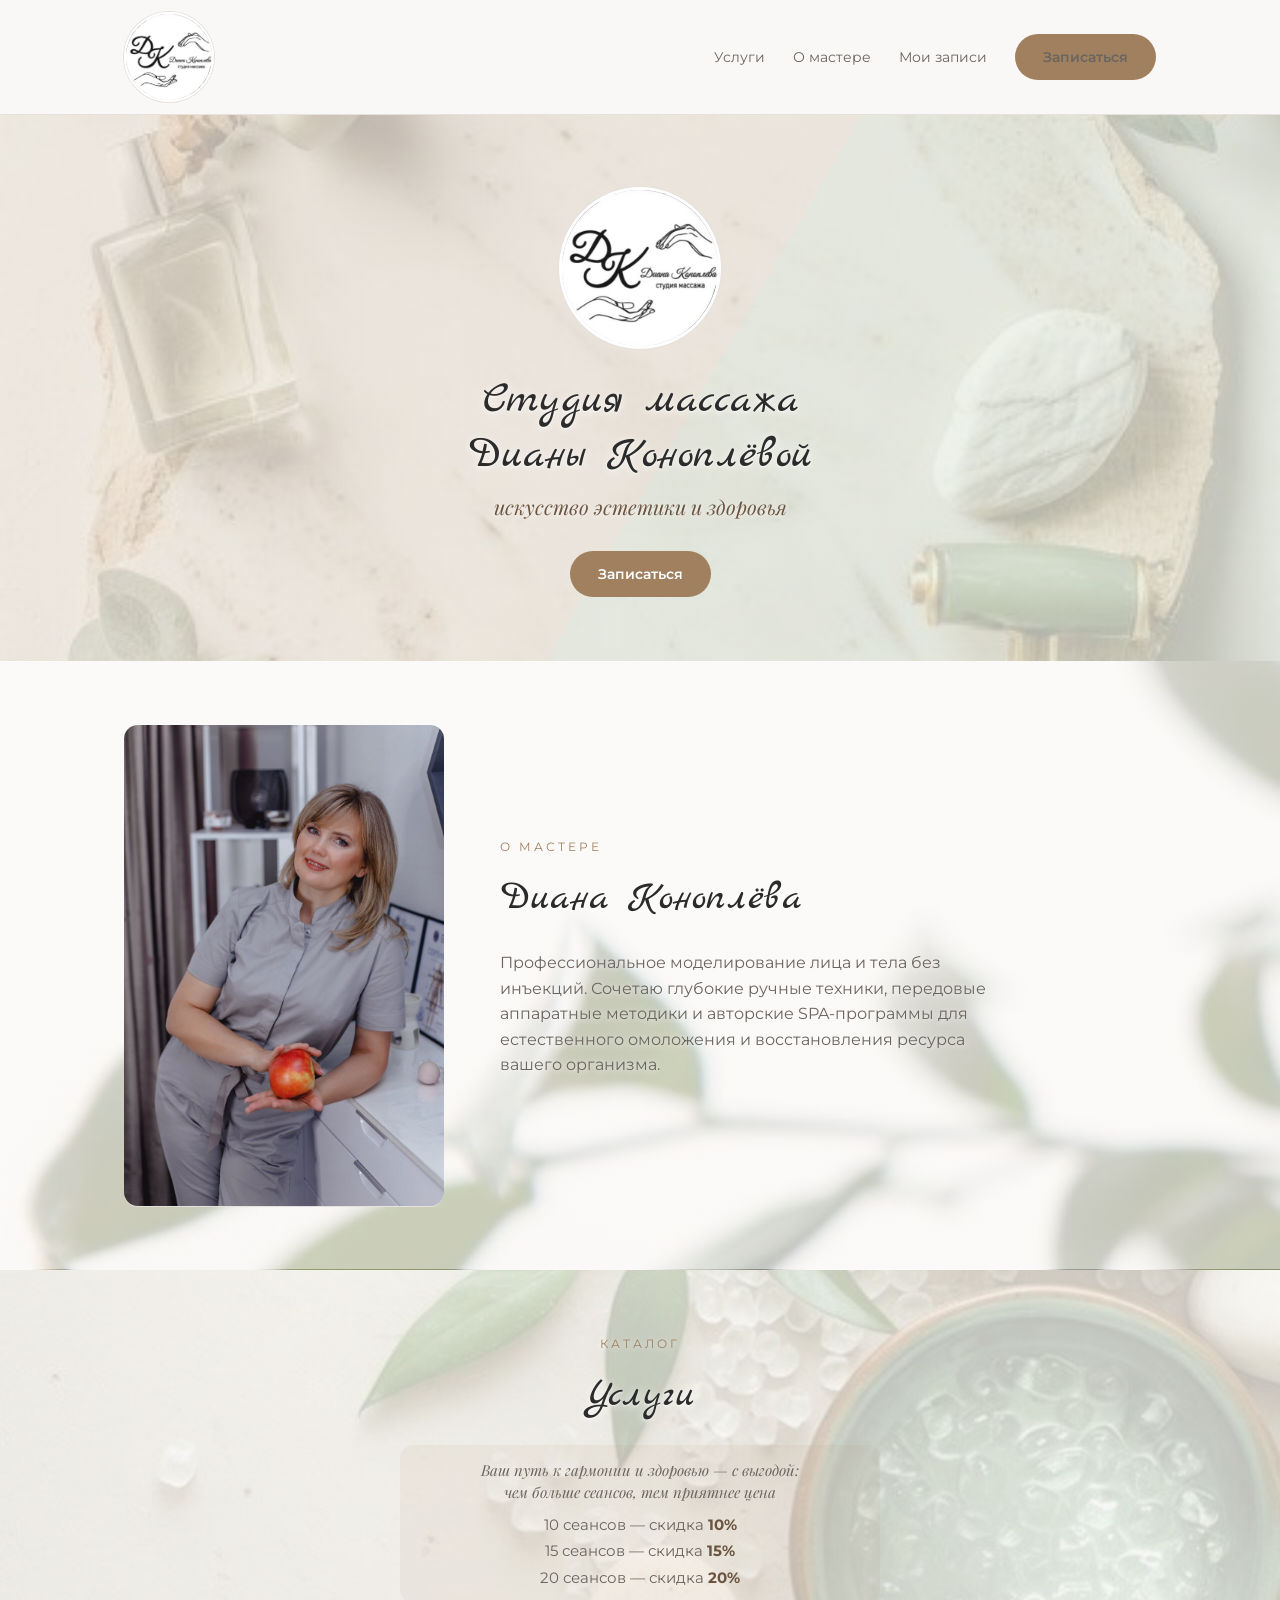
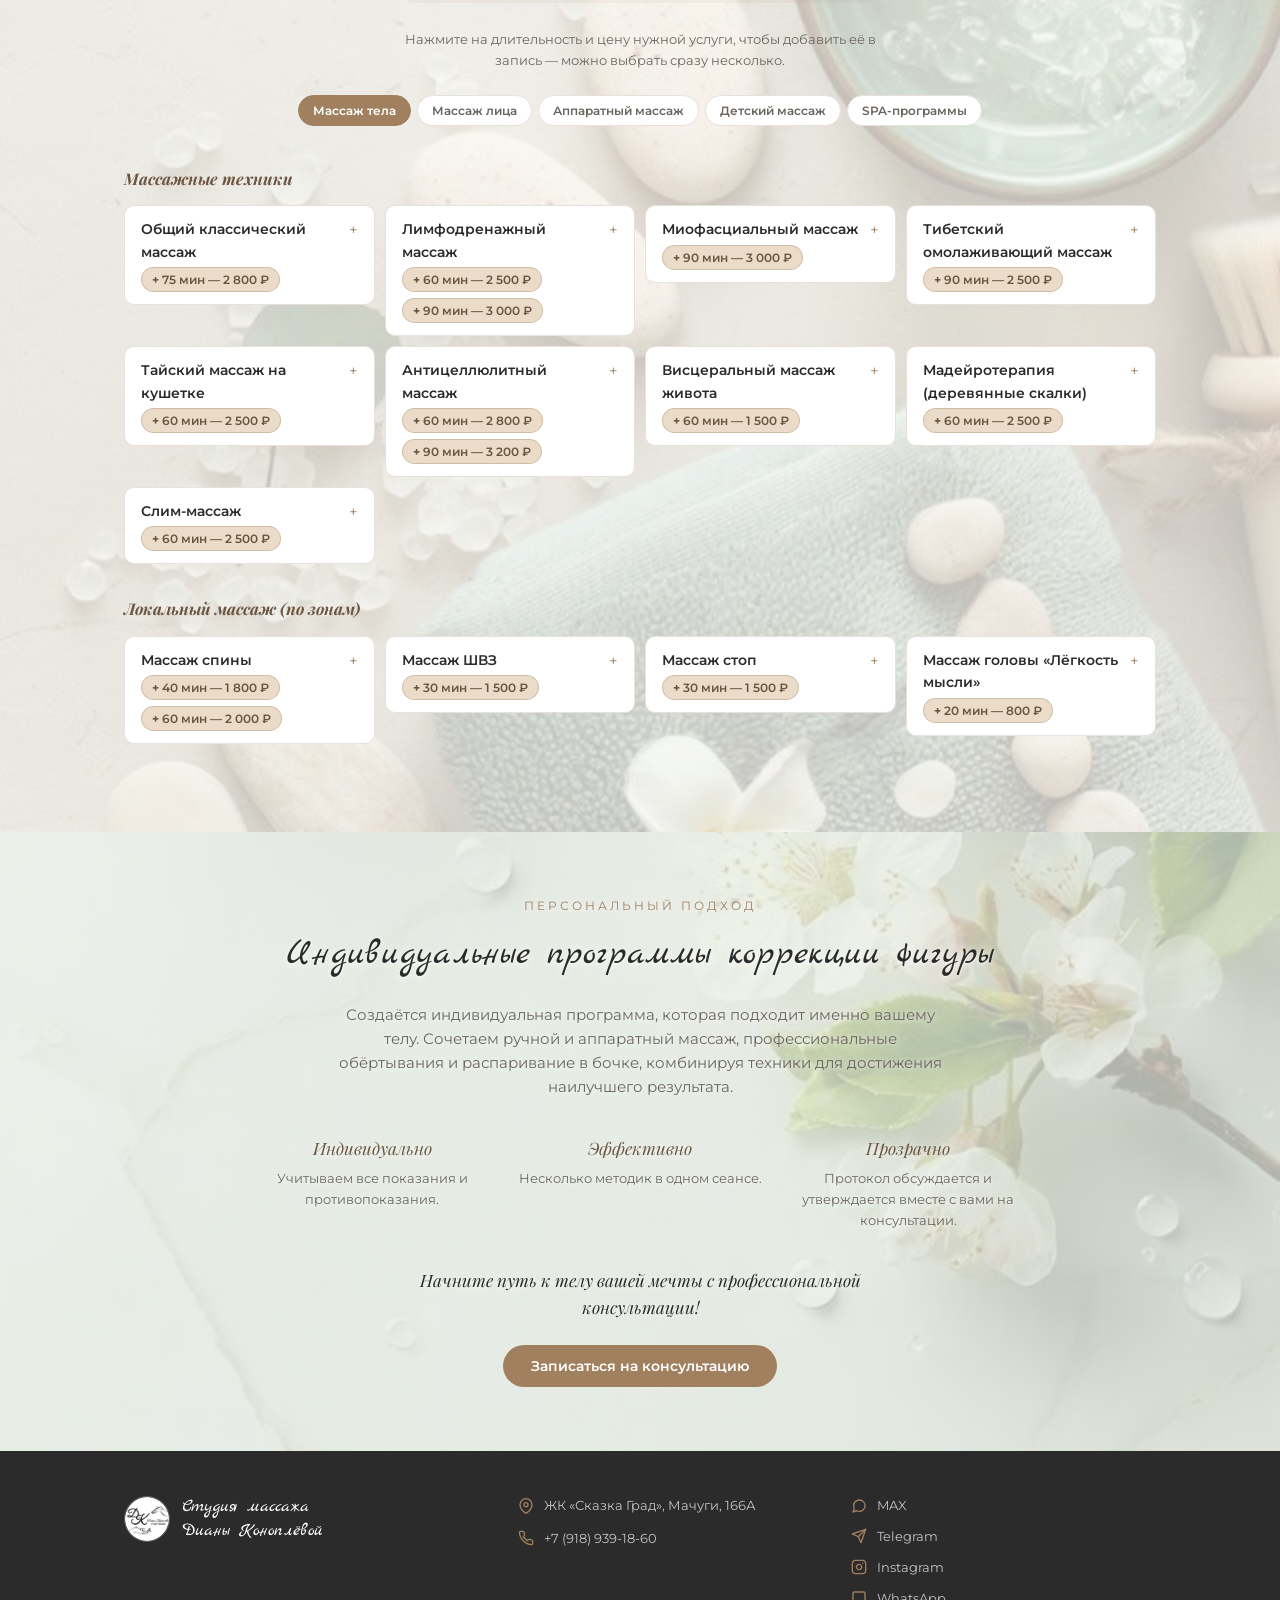
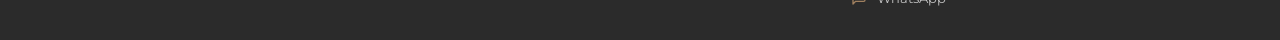
==== commit 55e99a18: "Кнопки выбора цены — насыщеннее, с рамкой и полужирным шрифтом Co-Authored-By: Claude Opus 5.5 <nore" ====
--- a/index.html
+++ b/index.html
@@ -8,7 +8,7 @@
 <link rel="preconnect" href="https://fonts.googleapis.com">
 <link rel="preconnect" href="https://fonts.gstatic.com" crossorigin>
 <link href="https://fonts.googleapis.com/css2?family=Marck+Script&family=Playfair+Display:ital,wght@0,500;1,500&family=Montserrat:wght@400;500;600&display=swap" rel="stylesheet">
-<link rel="stylesheet" href="styleDK.css?v=20261101b">
+<link rel="stylesheet" href="styleDK.css?v=20261101c">
 </head>
 <body>
 
--- a/styleDK.css
+++ b/styleDK.css
@@ -541,16 +541,19 @@
 .variant-pick {
   font-family: var(--font-sans);
   font-size: 12px;
+  font-weight: 600;
   color: var(--mauve-dark);
-  background: var(--mauve-tint);
-  border: 1.5px solid transparent;
+  /* На пару тонов насыщеннее фона карточки + тонкая рамка: кнопка
+     читается как кнопка, а не как подпись. Выбранная — сплошной мокко. */
+  background: #EADCC9;
+  border: 1.5px solid rgba(160, 128, 95, 0.35);
   border-radius: 999px;
   padding: 4px 10px;
   cursor: pointer;
   transition: all 0.15s;
 }
 
-.variant-pick:hover { border-color: var(--mauve); }
+.variant-pick:hover { border-color: var(--mauve); background: #E3D2BC; }
 
 .variant-pick.picked {
   background: var(--mauve);
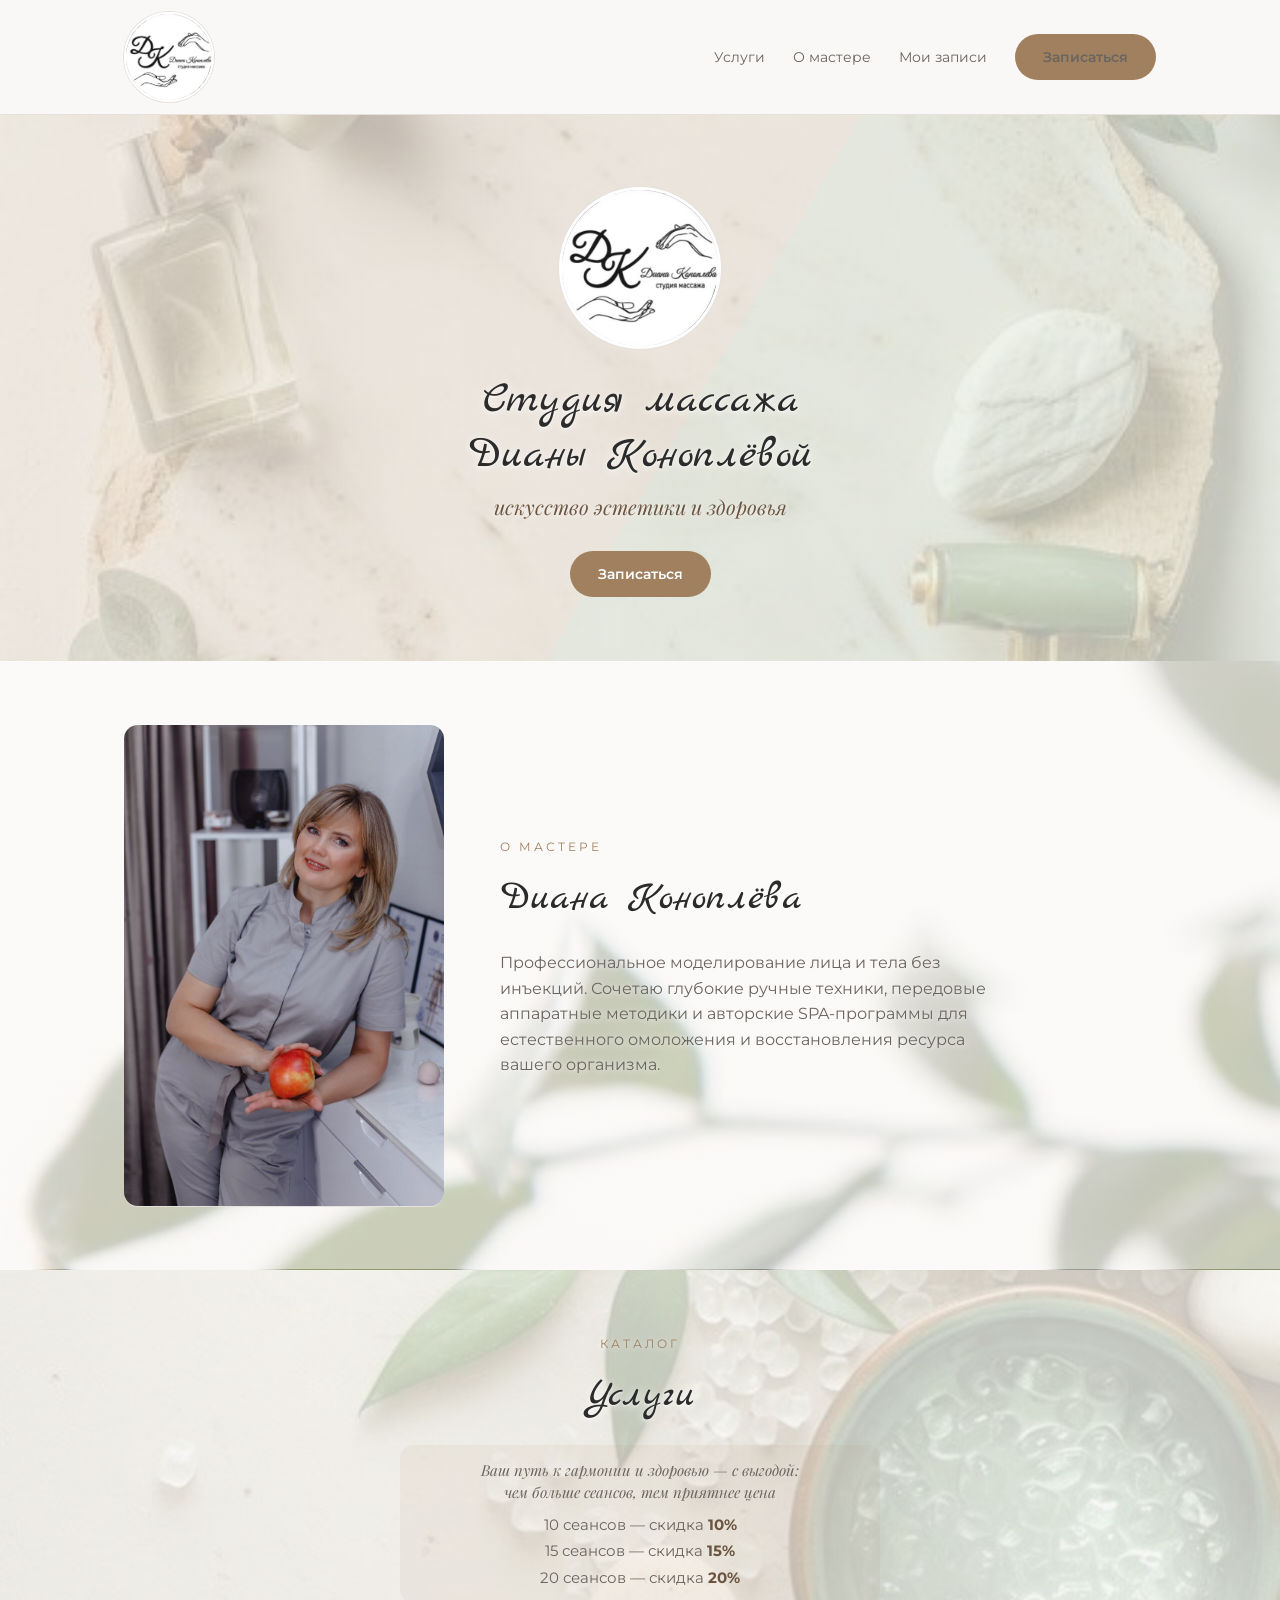
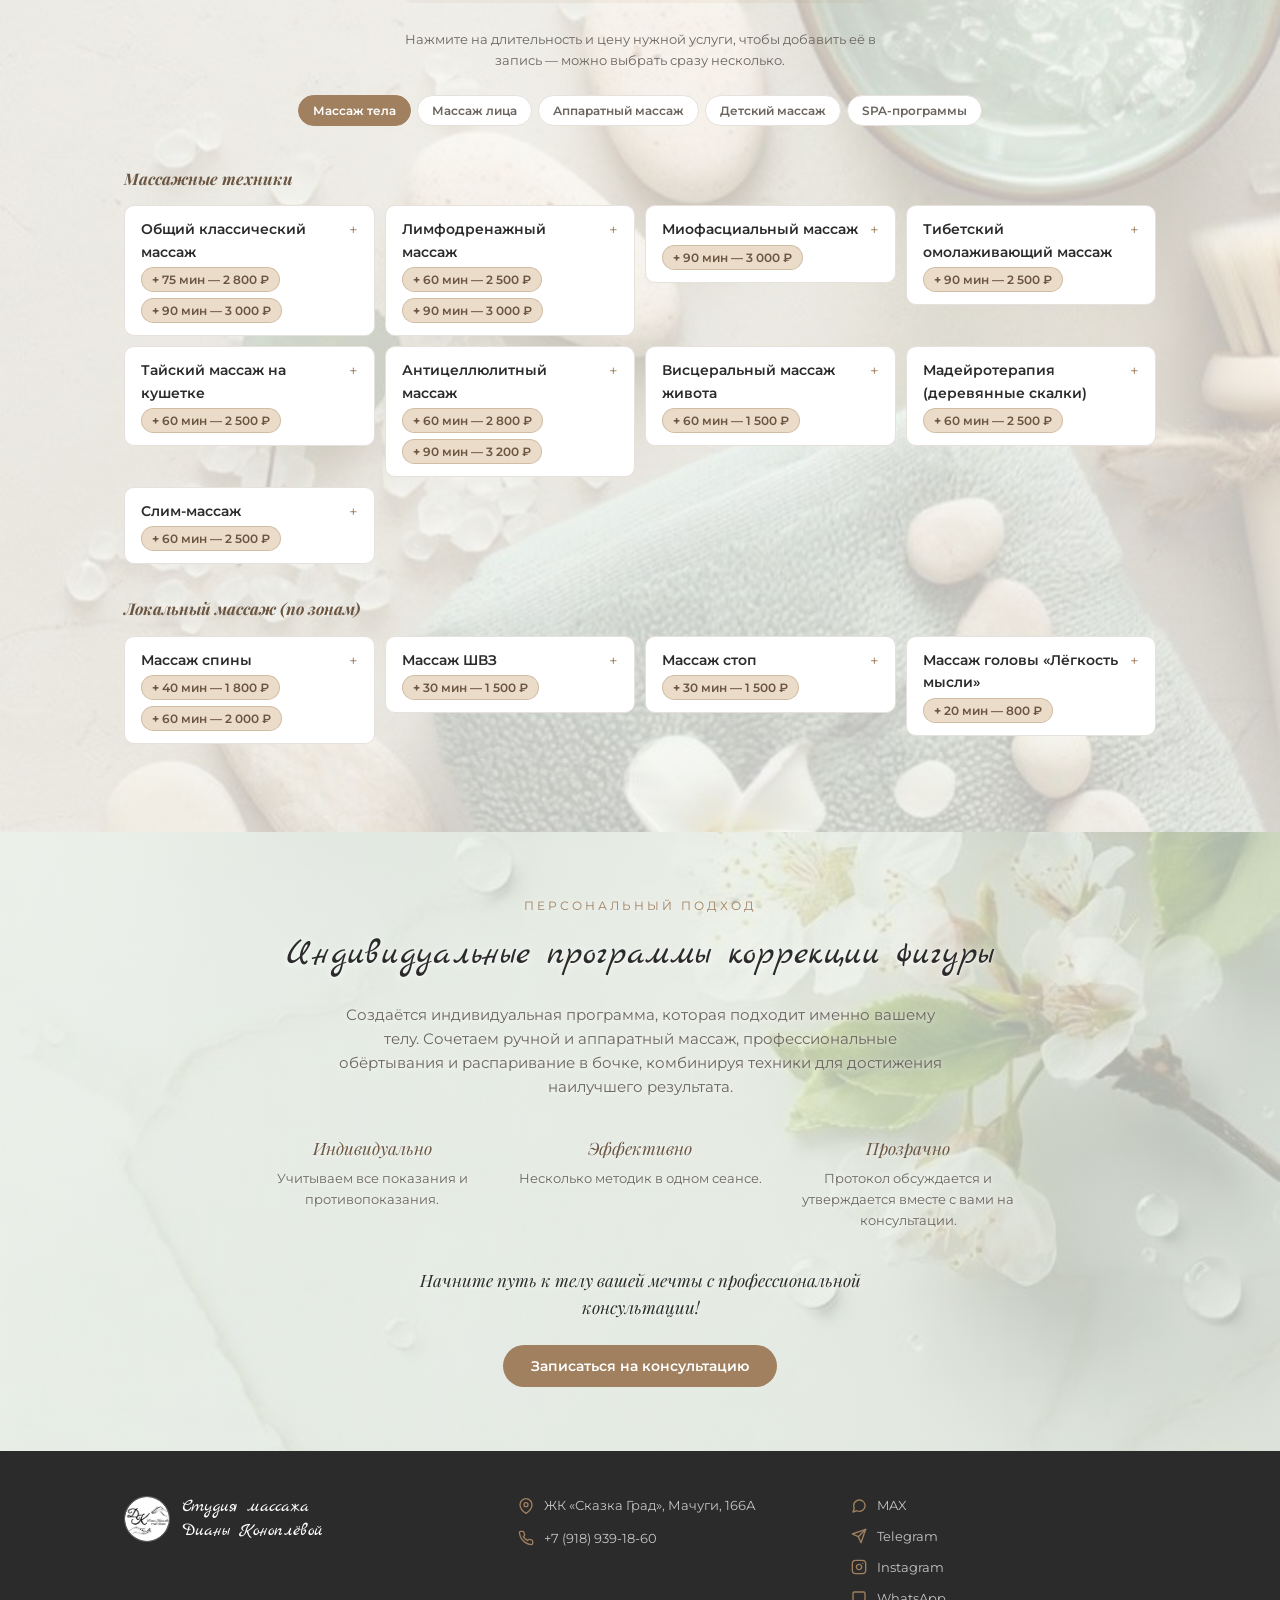
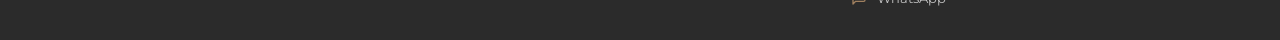
==== commit ad365bd1: "Общий классический массаж: вернуть вариант 90 мин — 3000 Co-Authored-By: Claude Opus 5.5 <noreply@an" ====
--- a/index.html
+++ b/index.html
@@ -86,7 +86,7 @@
           <details class="service-card service-expandable">
             <summary>
               <p class="service-name">Общий классический массаж</p>
-              <div class="service-variants"><button type="button" class="variant-pick" data-name="Общий классический массаж" data-duration="75" data-price="2800">75 мин — 2 800 ₽</button></div>
+              <div class="service-variants"><button type="button" class="variant-pick" data-name="Общий классический массаж" data-duration="75" data-price="2800">75 мин — 2 800 ₽</button><button type="button" class="variant-pick" data-name="Общий классический массаж" data-duration="90" data-price="3000">90 мин — 3 000 ₽</button></div>
             </summary>
             <p class="service-note">Комплексное массажное воздействие на мышцы спины, шеи, рук, ног, живота и груди. Помогает снять мышечное напряжение и усталость, улучшить кровообращение, повысить общий тонус и расслабить организм.</p>
           </details>
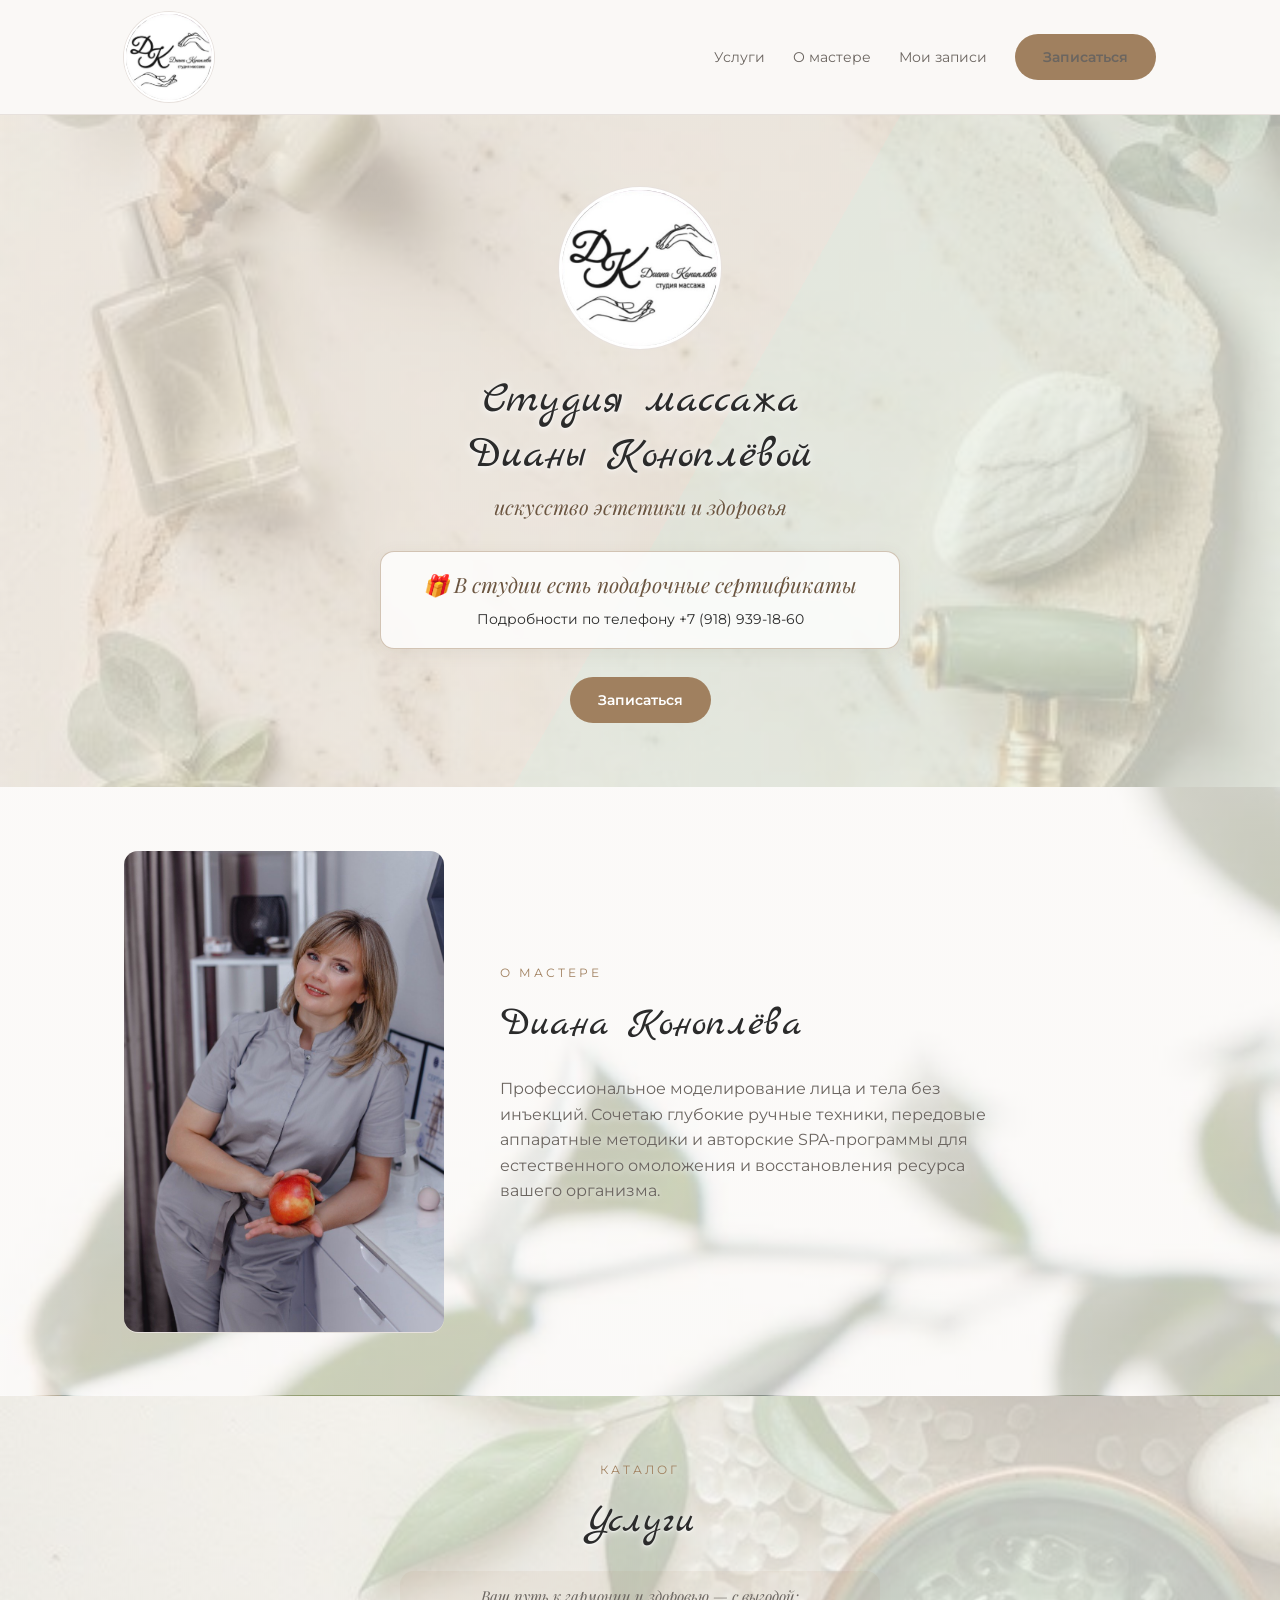
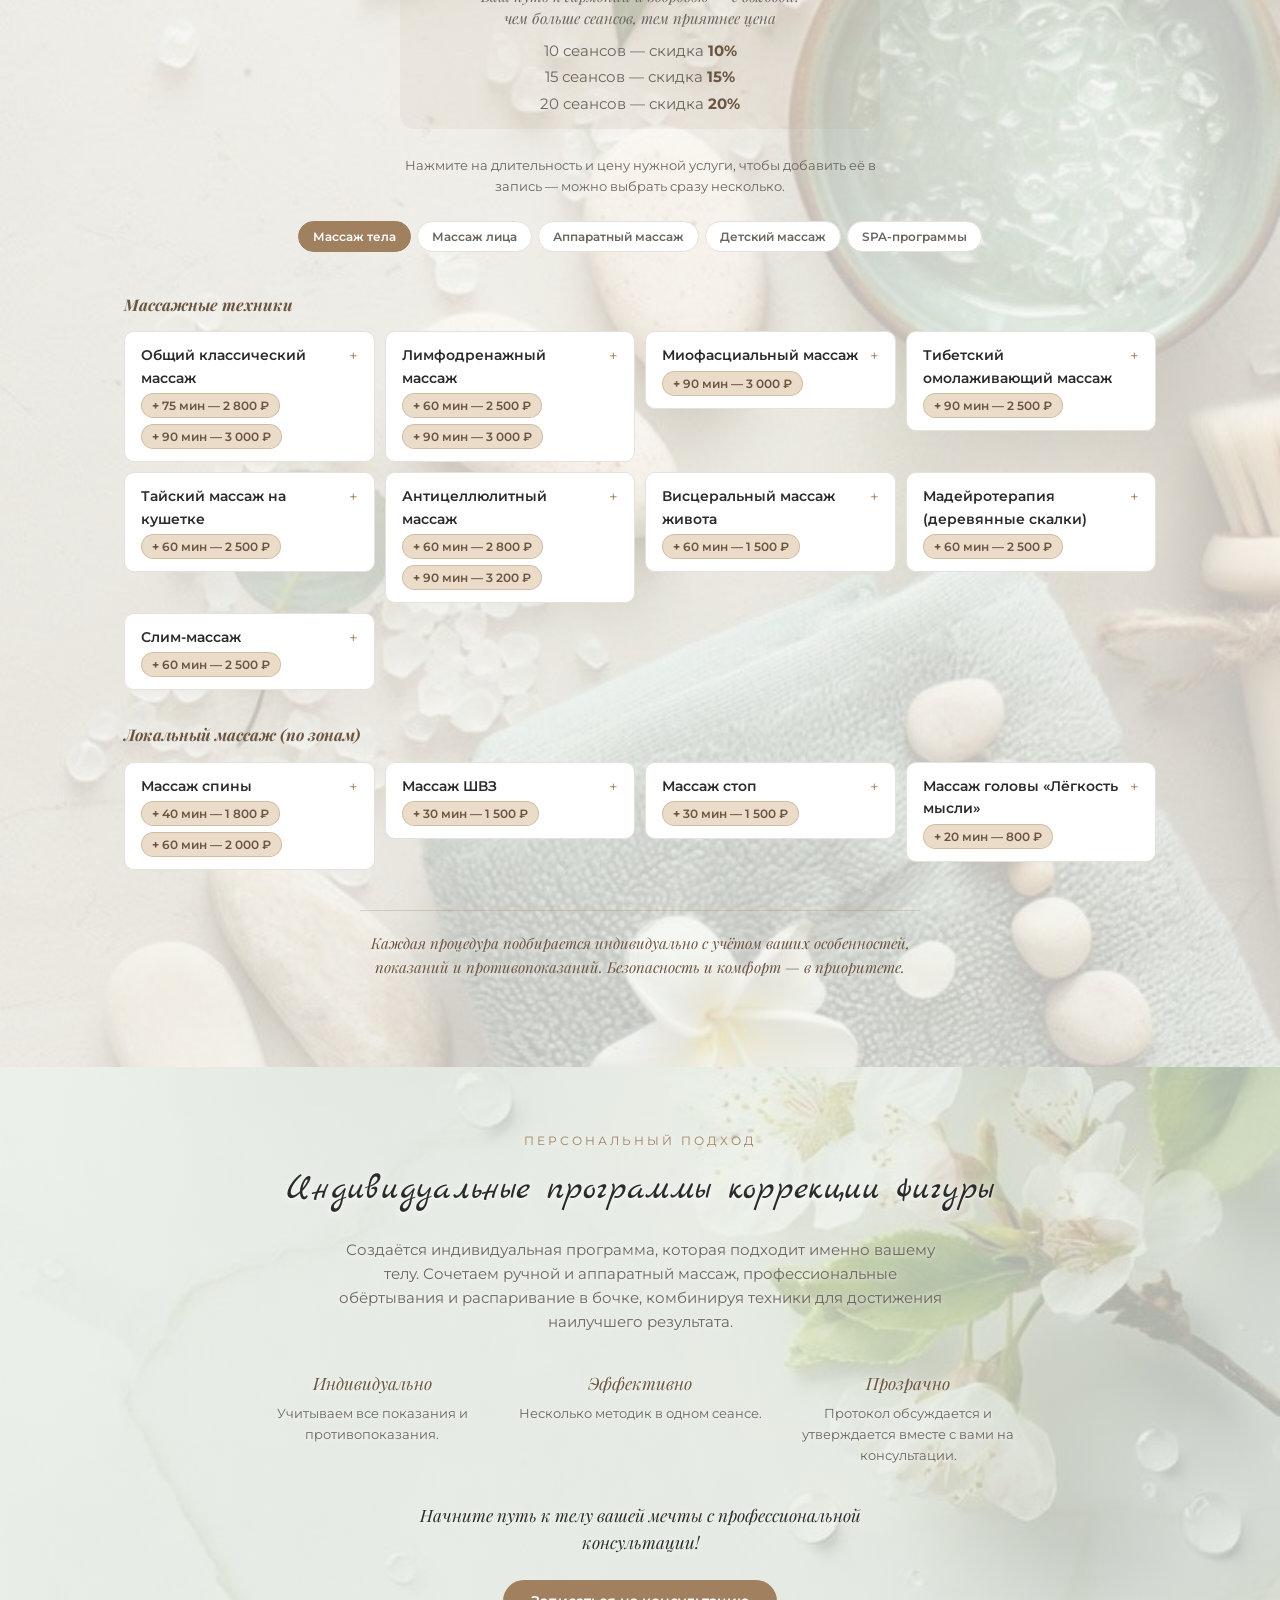
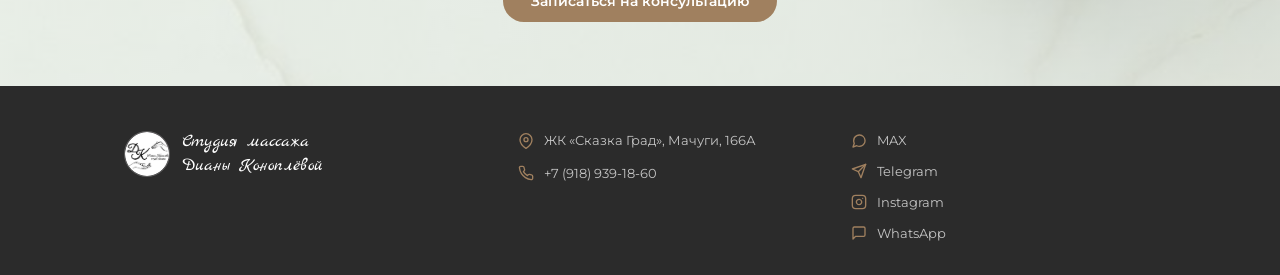
==== commit 6d4b7786: "Сертификаты на первом экране, две допуслуги в SPA, приписка в конце прайса Co-Authored-By: Claude Op" ====
--- a/index.html
+++ b/index.html
@@ -8,7 +8,7 @@
 <link rel="preconnect" href="https://fonts.googleapis.com">
 <link rel="preconnect" href="https://fonts.gstatic.com" crossorigin>
 <link href="https://fonts.googleapis.com/css2?family=Marck+Script&family=Playfair+Display:ital,wght@0,500;1,500&family=Montserrat:wght@400;500;600&display=swap" rel="stylesheet">
-<link rel="stylesheet" href="styleDK.css?v=20261101c">
+<link rel="stylesheet" href="styleDK.css?v=20261104">
 </head>
 <body>
 
@@ -33,6 +33,10 @@
       <div class="hero-logo"><img src="assets/logo.jpg" alt="Логотип студии массажа Дианы Коноплёвой"></div>
       <h1>Студия массажа<br>Дианы Коноплёвой</h1>
       <p class="hero-tagline">искусство эстетики и здоровья</p>
+      <a class="gift-note" href="tel:+79189391860">
+        <span class="gift-note-title">🎁 В студии есть подарочные сертификаты</span>
+        <span class="gift-note-text">Подробности по телефону <span class="nowrap">+7 (918) 939-18-60</span></span>
+      </a>
 
 
       <a href="#uslugi" class="btn btn-primary">Записаться</a>
@@ -198,6 +202,7 @@
               <p class="service-name">Монополярный RF-лифтинг (зона)</p>
               <div class="service-variants"><button type="button" class="variant-pick" data-name="Монополярный RF-лифтинг (зона)" data-duration="40" data-price="2000">40 мин — 2 000 ₽</button></div>
             </summary>
+            <p class="service-note">Радиочастотный уход для улучшения упругости и тонуса кожи, повышения её плотности и визуальной подтянутости контуров. Процедура проводится по лицу и выбранным зонам тела.</p>
             <img class="service-photo service-photo-top" src="assets/apparat-rf-lifting.jpg" alt="Монополярный RF-лифтинг — процедура">
           </details>
           <details class="service-card service-expandable">
@@ -205,6 +210,7 @@
               <p class="service-name">Вакуумный массаж</p>
               <div class="service-variants"><button type="button" class="variant-pick" data-name="Вакуумный массаж" data-duration="30" data-price="2000">30 мин — 2 000 ₽</button></div>
             </summary>
+            <p class="service-note">Аппаратная процедура для стимуляции микроциркуляции, улучшения тонуса и визуального качества кожи в программах ухода за телом и коррекции контуров.</p>
             <img class="service-photo" src="assets/apparat-vakuum.jpg" alt="Вакуумный массаж — процедура">
           </details>
           <details class="service-card service-expandable">
@@ -212,6 +218,7 @@
               <p class="service-name">Турбо-вибрационный массаж</p>
               <div class="service-variants"><button type="button" class="variant-pick" data-name="Турбо-вибрационный массаж" data-duration="40" data-price="2000">40 мин — 2 000 ₽</button></div>
             </summary>
+            <p class="service-note">Аппаратная процедура с вибрационным воздействием, направленная на стимуляцию тканей, улучшение микроциркуляции и повышение тонуса кожи. Способствует расслаблению мышц и улучшению визуального качества кожи. Применяется по выбранным зонам.</p>
             <img class="service-photo service-photo-top-mid" src="assets/apparat-turbo.jpg" alt="Турбо-вибрационный массаж — процедура">
           </details>
           <details class="service-card service-expandable">
@@ -219,6 +226,7 @@
               <p class="service-name">Лимфодренажный аппарат с вакуумом «Паук»</p>
               <div class="service-variants"><button type="button" class="variant-pick" data-name="Лимфодренажный аппарат с вакуумом «Паук»" data-duration="30" data-price="2000">30 мин — 2 000 ₽</button></div>
             </summary>
+            <p class="service-note">Аппаратная процедура баночного массажа с вакуумным воздействием, направленная на улучшение визуальной гладкости и тонуса кожи. Дополняет программы коррекции фигуры и способствует ощущению лёгкости.</p>
             <img class="service-photo" src="assets/apparat-pauk.jpg" alt="Лимфодренажный аппарат с вакуумом «Паук» — процедура">
           </details>
           <details class="service-card service-expandable">
@@ -226,7 +234,7 @@
               <p class="service-name">MICROWAVE</p>
               <div class="service-variants"><button type="button" class="variant-pick" data-name="MICROWAVE" data-duration="90" data-price="2500">90 мин — 2 500 ₽</button></div>
             </summary>
-            <p class="service-note">Миостимуляция + микроволновая терапия + горячий вакуум.</p>
+            <p class="service-note">Аппаратное воздействие микроволновой энергии, направленное на улучшение тонуса и упругости кожи, визуальное улучшение контуров тела и повышение плотности тканей. В процедуре: миостимуляция, микроволновая терапия и горячий вакуум.</p>
             <img class="service-photo" src="assets/apparat-microwave.jpg" alt="MICROWAVE — процедура">
           </details>
           <details class="service-card service-expandable">
@@ -234,6 +242,7 @@
               <p class="service-name">Компрессионный сферомассаж</p>
               <div class="service-variants"><button type="button" class="variant-pick" data-name="Компрессионный сферомассаж" data-duration="75" data-price="3500">75 мин — 3 500 ₽</button></div>
             </summary>
+            <p class="service-note">Топовая аппаратная процедура с компрессионно-вибрационным воздействием на отдельные зоны тела. Способствует ощущению лёгкости, уменьшению отёчности, визуальному улучшению гладкости кожи и мягкой проработке подкожно-жировой клетчатки.</p>
             <img class="service-photo" src="assets/apparat-sferomassage.jpg" alt="Компрессионный сферомассаж — насадка">
           </details>
           <details class="service-card service-expandable">
@@ -241,6 +250,7 @@
               <p class="service-name">Прессотерапия</p>
               <div class="service-variants"><button type="button" class="variant-pick" data-name="Прессотерапия" data-duration="30" data-price="1000">30 мин — 1 000 ₽</button></div>
             </summary>
+            <p class="service-note">Аппаратная процедура с компрессионным воздействием на тело. Способствует ощущению лёгкости, помогает уменьшить проявления отёчности и дополняет программы ухода за телом и коррекции фигуры.</p>
             <img class="service-photo" src="assets/apparat-pressoterapiya.jpg" alt="Прессотерапия — процедура">
           </details>
           <details class="service-card service-expandable">
@@ -248,6 +258,7 @@
               <p class="service-name">Биоэнергетическая процедура очищения и восстановления</p>
               <div class="service-variants"><button type="button" class="variant-pick" data-name="Биоэнергетическая процедура очищения и восстановления" data-duration="50" data-price="2500">50 мин — 2 500 ₽</button></div>
             </summary>
+            <p class="service-note">Процедура по китайской методике с использованием аппарата БЭМ. Направлена на мягкое очищение и восстановление, способствует расслаблению, ощущению внутреннего баланса, гармонии и комфорта.</p>
             <img class="service-photo" src="assets/apparat-bioenergo.jpg" alt="Биоэнергетическая процедура — процедура">
           </details>
         </div>
@@ -438,8 +449,18 @@
             <summary><span class="spa-name">Кедровая бочка</span><button type="button" class="variant-pick spa-meta" data-name="Кедровая бочка" data-duration="15" data-price="800">15 мин · 800 ₽</button></summary>
             <p class="spa-composition">Прогревание фитопаром в кедровой бочке — раскрывает поры, расслабляет мышцы и хорошо подготавливает тело перед массажем.</p>
           </details>
-        </div>
-      </div>
+          <details class="spa-card">
+            <summary><span class="spa-name">Скрабирование / пилинг на выбор</span><button type="button" class="variant-pick spa-meta" data-name="Скрабирование / пилинг на выбор" data-duration="30" data-price="1000">30 мин · 1 000 ₽</button></summary>
+            <p class="spa-composition">Мягкое очищение и обновление кожи с помощью скраба или пилинга на выбор клиента. Помогает сделать кожу более гладкой, мягкой и ухоженной.</p>
+          </details>
+          <details class="spa-card">
+            <summary><span class="spa-name">Пилинг + обёртывание</span><button type="button" class="variant-pick spa-meta" data-name="Пилинг + обёртывание" data-duration="45" data-price="2000">45 мин · 2 000 ₽</button></summary>
+            <p class="spa-composition">Мягкое очищение и обновление кожи с помощью скраба или пилинга на выбор клиента, затем обёртывание. Помогает сделать кожу более гладкой, мягкой и ухоженной.</p>
+          </details>
+        </div>
+      </div>
+
+      <p class="services-footnote">Каждая процедура подбирается индивидуально с учётом ваших особенностей, показаний и противопоказаний. Безопасность и комфорт — в приоритете.</p>
 
     </div>
   </section>
--- a/styleDK.css
+++ b/styleDK.css
@@ -1255,3 +1255,62 @@
 @media (max-width: 420px) {
   .main-nav a:not(.btn) { display: none; }
 }
+
+/* ---------- Подарочные сертификаты (первый экран) ---------- */
+
+.gift-note {
+  display: block;
+  max-width: 520px;
+  margin: 0 auto 28px;
+  padding: 16px 22px 18px;
+  text-decoration: none;
+  background: rgba(255, 255, 255, 0.8);
+  border: 1px solid rgba(160, 128, 95, 0.45);
+  border-radius: var(--radius);
+  box-shadow: 0 4px 18px rgba(107, 85, 64, 0.08);
+  backdrop-filter: blur(4px);
+  text-align: center;
+  transition: border-color 0.2s;
+}
+
+.gift-note:hover { border-color: var(--mauve); }
+
+.gift-note-title {
+  display: block;
+  margin-bottom: 6px;
+  font-family: var(--font-display);
+  font-style: italic;
+  font-size: 21px;
+  color: var(--mauve-dark);
+}
+
+.gift-note-text {
+  display: block;
+  font-size: 14px;
+  color: var(--ink);
+}
+
+.nowrap { white-space: nowrap; }
+
+/* ---------- Приписка в конце прайса ---------- */
+
+.services-footnote {
+  max-width: 560px;
+  margin: 40px auto 0;
+  padding-top: 20px;
+  border-top: 1px solid rgba(160, 128, 95, 0.3);
+  text-align: center;
+  font-family: var(--font-display);
+  font-style: italic;
+  font-size: 15px;
+  line-height: 1.6;
+  color: var(--mauve-dark);
+  text-shadow: 0 1px 6px rgba(255, 255, 255, 0.85);
+}
+
+@media (max-width: 720px) {
+  .gift-note { padding: 14px 16px 16px; margin-bottom: 24px; }
+  .gift-note-title { font-size: 19px; }
+  .gift-note-text { font-size: 13px; }
+  .services-footnote { font-size: 14px; margin-top: 32px; }
+}
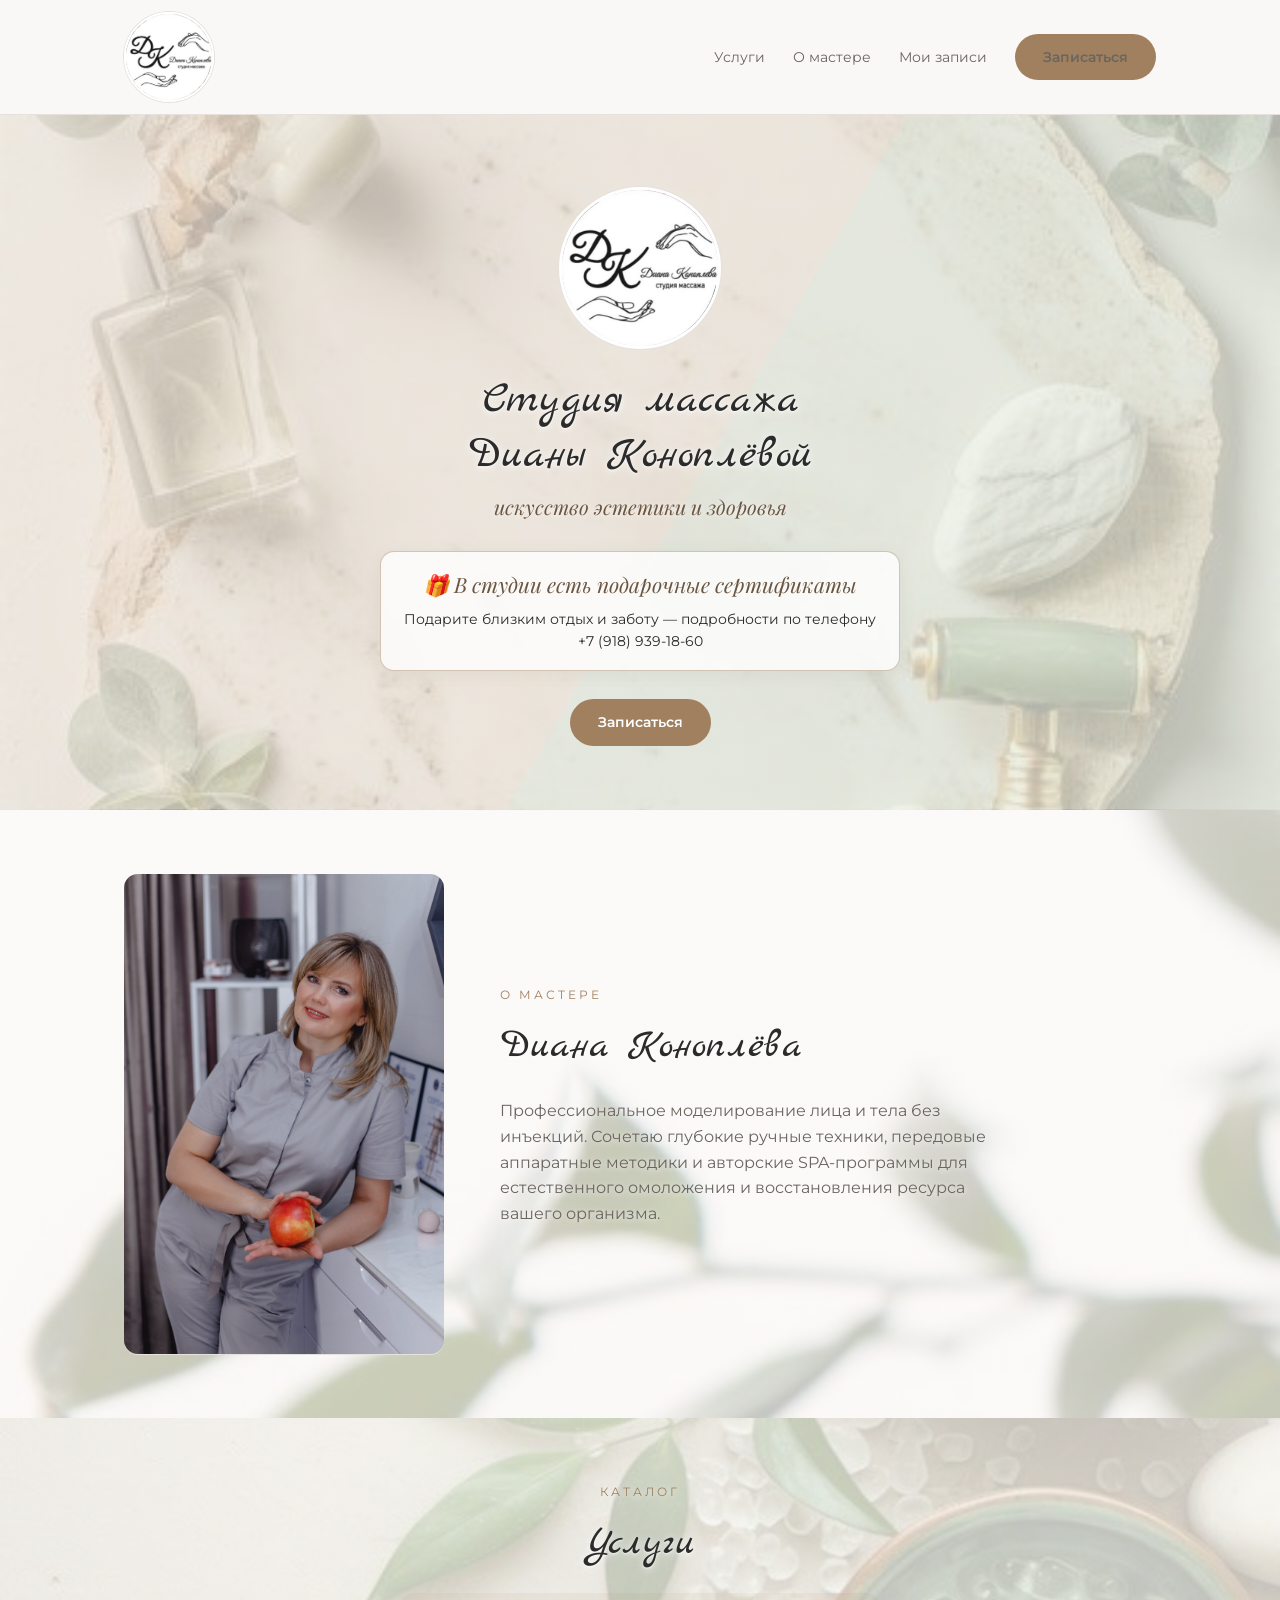
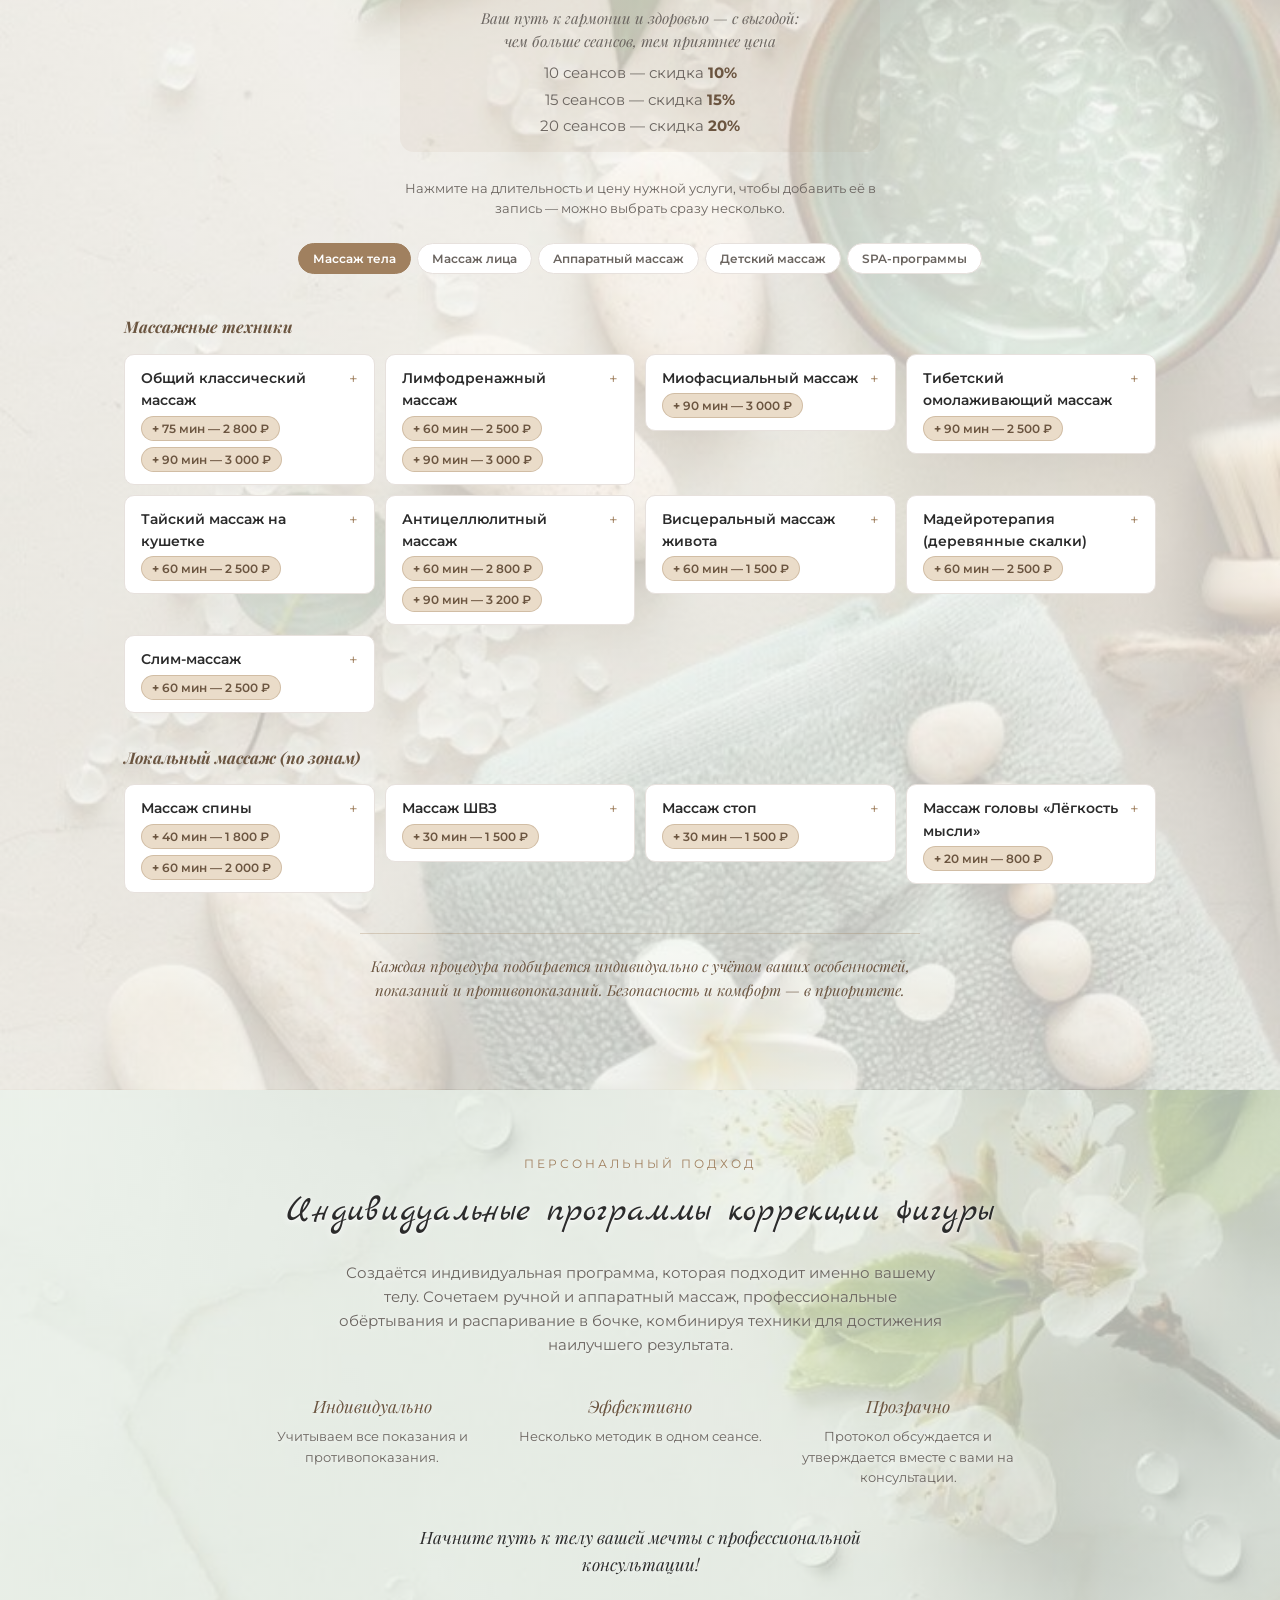
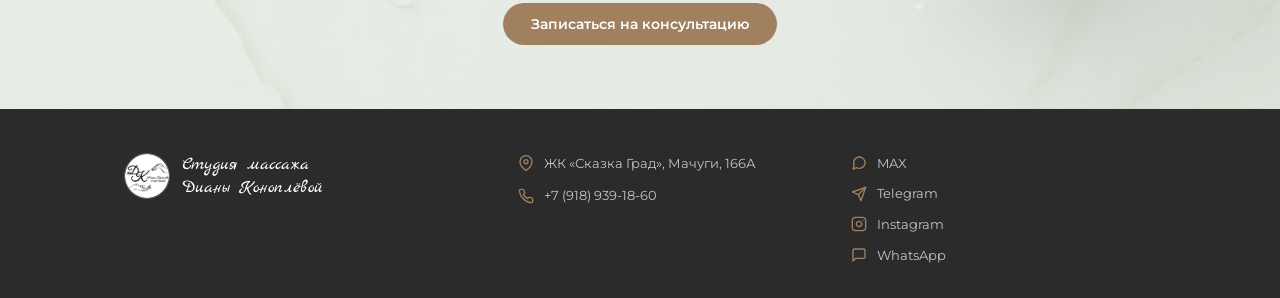
==== commit 89a26f74: "Тексты: «Подарите близким отдых и заботу», пилинг + обёртывание без скраба Co-Authored-By: Claude Op" ====
--- a/index.html
+++ b/index.html
@@ -35,7 +35,7 @@
       <p class="hero-tagline">искусство эстетики и здоровья</p>
       <a class="gift-note" href="tel:+79189391860">
         <span class="gift-note-title">🎁 В студии есть подарочные сертификаты</span>
-        <span class="gift-note-text">Подробности по телефону <span class="nowrap">+7 (918) 939-18-60</span></span>
+        <span class="gift-note-text">Подарите близким отдых и заботу — подробности по телефону <span class="nowrap">+7 (918) 939-18-60</span></span>
       </a>
 
 
@@ -455,7 +455,7 @@
           </details>
           <details class="spa-card">
             <summary><span class="spa-name">Пилинг + обёртывание</span><button type="button" class="variant-pick spa-meta" data-name="Пилинг + обёртывание" data-duration="45" data-price="2000">45 мин · 2 000 ₽</button></summary>
-            <p class="spa-composition">Мягкое очищение и обновление кожи с помощью скраба или пилинга на выбор клиента, затем обёртывание. Помогает сделать кожу более гладкой, мягкой и ухоженной.</p>
+            <p class="spa-composition">Мягкое очищение и обновление кожи с помощью пилинга, затем обёртывание. Помогает сделать кожу более гладкой, мягкой и ухоженной.</p>
           </details>
         </div>
       </div>
